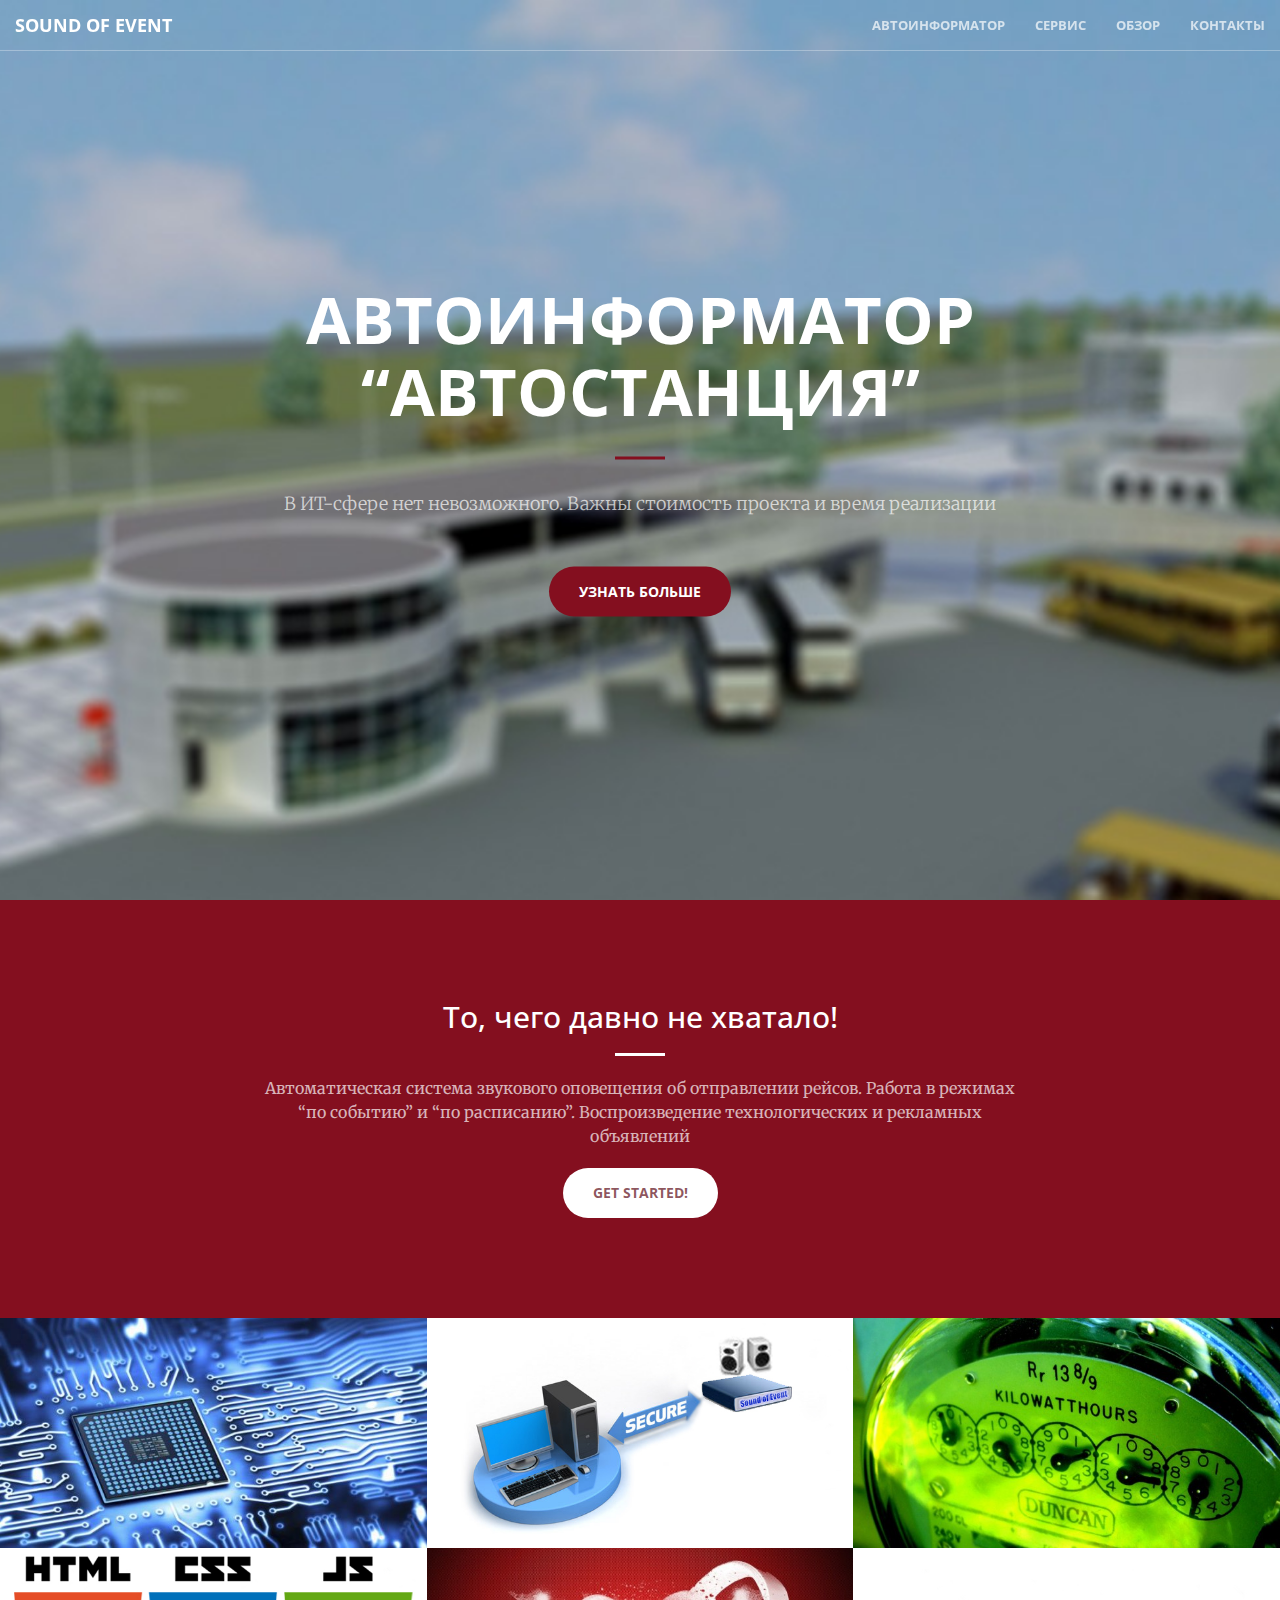
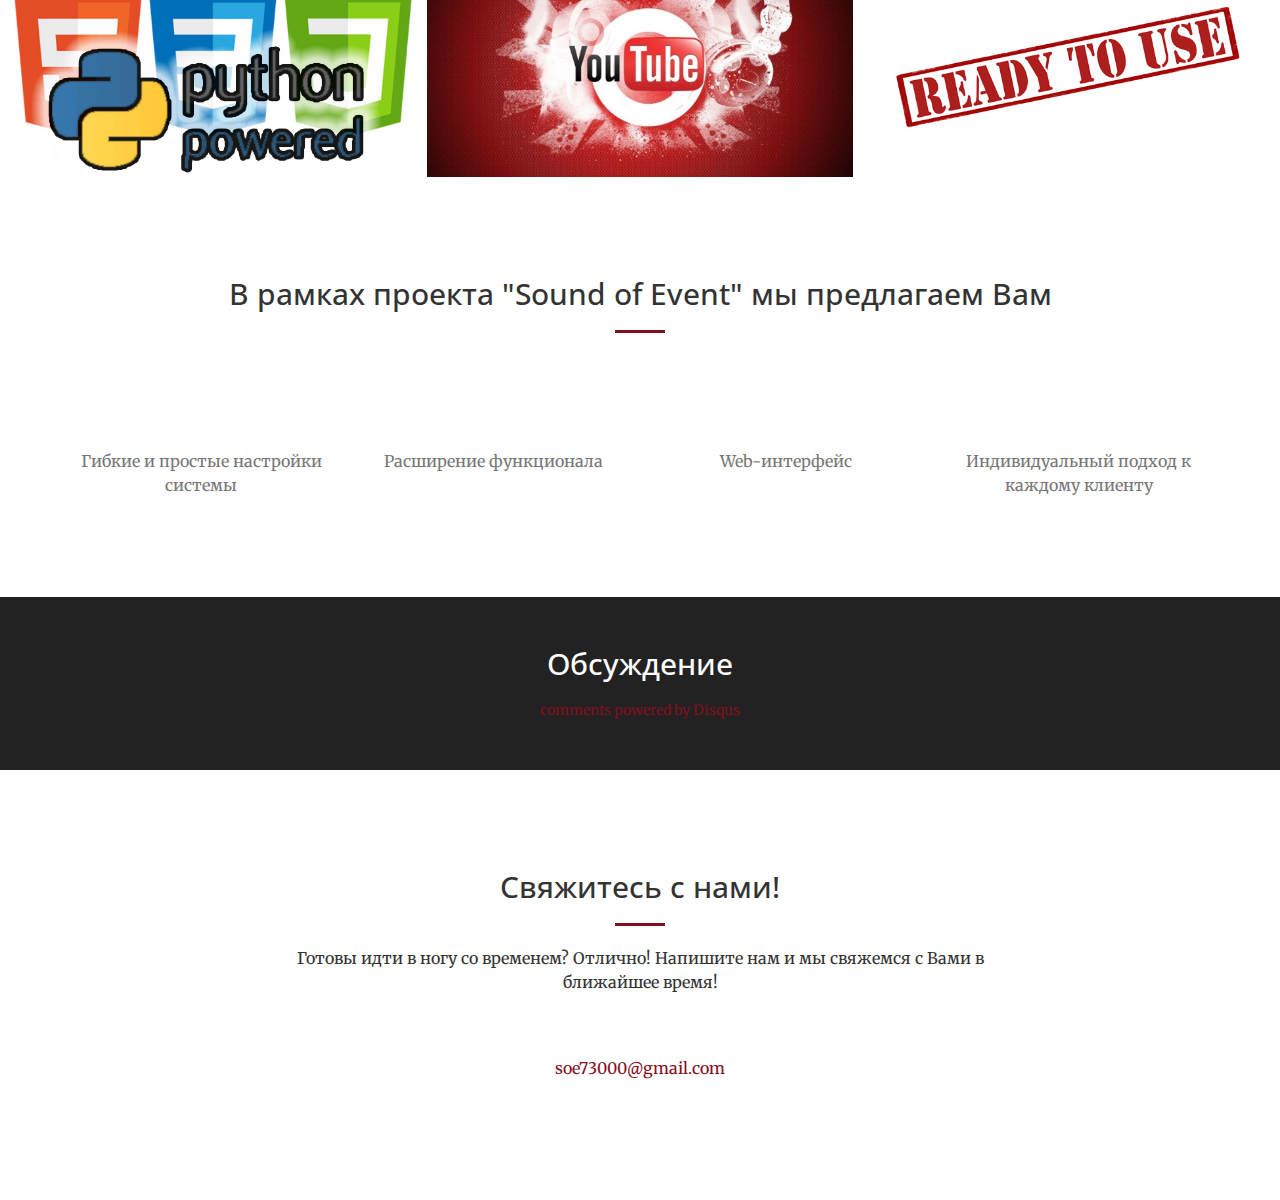
==== index.html @ 7203a1ef "Update index.html" ====
<!DOCTYPE html>
<html lang="ru-ru">
    <head>
        <meta charset="utf-8">
<meta http-equiv="X-UA-Compatible" content="IE=edge">
<meta name="viewport" content="width=device-width, initial-scale=1">
<meta name="author" content="OFC76">
<meta name="description" content="Sound of event">
<meta name="generator" content="Hugo 0.19" />
<title>S.O.E.</title>

<!-- Favicon -->
<link rel="shortcut icon" href="https://ofc76.github.io/favicon.ico">
<!-- Bootstrap Core CSS -->
<link rel="stylesheet" href="https://ofc76.github.io/css/bootstrap.min.css" type="text/css">
<!-- Custom Fonts -->
<link href='//fonts.googleapis.com/css?family=Open+Sans:300italic,400italic,600italic,700italic,800italic,400,300,600,700,800' rel='stylesheet' type='text/css'>
<link href='//fonts.googleapis.com/css?family=Merriweather:400,300,300italic,400italic,700,700italic,900,900italic' rel='stylesheet' type='text/css'>
<link rel="stylesheet" href="https://ofc76.github.io/font-awesome/css/font-awesome.min.css" type="text/css">
<!-- Plugin CSS -->
<link rel="stylesheet" href="https://ofc76.github.io/css/animate.min.css" type="text/css">
<!-- Custom CSS -->
<link rel="stylesheet" href="https://ofc76.github.io/css/creative.css" type="text/css">
<link rel="stylesheet" href="https://ofc76.github.io/css/modals.css" type="text/css">

<!-- HTML5 Shim and Respond.js IE8 support of HTML5 elements and media queries -->
<!-- WARNING: Respond.js doesn't work if you view the page via file:// -->
<!--[if lt IE 9]>
        <script src="https://oss.maxcdn.com/libs/html5shiv/3.7.0/html5shiv.js"></script>
        <script src="https://oss.maxcdn.com/libs/respond.js/1.4.2/respond.min.js"></script>
<![endif]-->

<style type="text/css">#aaam {
    display: none;
}</style>

    </head>
    <body id="page-top">
        
            <!-- NAVIGATION -->
<nav id="mainNav" class="navbar navbar-default navbar-fixed-top">
    <div class="container-fluid">
        <!-- Brand and toggle get grouped for better mobile display -->
        <div class="navbar-header">
            <button type="button" class="navbar-toggle collapsed" data-toggle="collapse" data-target="#bs-example-navbar-collapse-1">
                <span class="sr-only">Toggle navigation</span>
                <span class="icon-bar"></span>
                <span class="icon-bar"></span>
                <span class="icon-bar"></span>
            </button>
            
                <a class="navbar-brand page-scroll" href="#page-top">Sound of Event</a>
            
        </div>
        <!-- Collect the nav links, forms, and other content for toggling -->
        <div class="collapse navbar-collapse" id="bs-example-navbar-collapse-1">
            <ul class="nav navbar-nav navbar-right">
                
                    <li>
                        <a class="page-scroll" href="#about">Автоинформатор</a>
                    </li>
                
                
                    <li>
                        <a class="page-scroll" href="#services">Сервис</a>
                    </li>
                
                
                    <li>
                        <a class="page-scroll" href="#portfolio">Обзор</a>
                    </li>
                
                
                
                    <li>
                        <a class="page-scroll" href="#contact">Контакты</a>
                    </li>
                
            </ul>
        </div>
        <!-- /.navbar-collapse -->
    </div>
    <!-- /.container-fluid -->
</nav>

        

        
            <!-- HEADER -->
<header>
    <div class="header-content">
        <div class="header-content-inner">
            
                <h1>Автоинформатор &ldquo;Автостанция&rdquo;</h1>
            
            
                <hr>
            
            
                <p>В ИТ-сфере нет невозможного. Важны стоимость проекта и время реализации</p>
            
            
                <a href="#about" class="btn btn-primary btn-xl page-scroll">УЗНАТЬ БОЛЬШЕ</a>
            
        </div>
    </div>
</header>

        

        
            <!-- ABOUT -->
<section class="bg-primary" id="about">
    <div class="container">
        <div class="row">
            <div class="col-lg-8 col-lg-offset-2 text-center">
                
                    <h2 class="section-heading">То, чего давно не хватало!</h2>
                
                
                    <hr class="light">
                
                
                    <p class="text-faded">Автоматическая система звукового оповещения об отправлении рейсов. Работа в режимах &ldquo;по событию&rdquo; и &ldquo;по расписанию&rdquo;. Воспроизведение технологических и рекламных объявлений</p>
                
                
                    <a href="#portfolio" class="btn btn-default btn-xl">Get started!</a>
                
            </div>
        </div>
    </div>
</section>

        

        
 
        

        
            <section class="no-padding" id="portfolio">
    <div class="container-fluid">
        <div class="row no-gutter">
            
                <div class="col-lg-4 col-sm-6">
                    <a href="#portfolioModal1" class="portfolio-box portfolio-link" data-toggle="modal">
                        <img src="img/portfolio/electro2017.jpg" class="img-responsive" alt="">
                        
                            <div class="portfolio-box-caption">
                                <div class="portfolio-box-caption-content">
                                    
                                        <div class="project-category text-faded">
                                            Electronics
                                        </div>
                                    
                                    
                                        <div class="project-name">
                                            Современные компоненты
                                        </div>
                                    
                                </div>
                            </div>
                        
                    </a>
                </div>
            
                <div class="col-lg-4 col-sm-6">
                    <a href="#portfolioModal2" class="portfolio-box portfolio-link" data-toggle="modal">
                        <img src="img/portfolio/rem2017.jpg" class="img-responsive" alt="">
                        
                            <div class="portfolio-box-caption">
                                <div class="portfolio-box-caption-content">
                                    
                                        <div class="project-category text-faded">
                                            Remote access
                                        </div>
                                    
                                    
                                        <div class="project-name">
                                            Удаленное управление
                                        </div>
                                    
                                </div>
                            </div>
                        
                    </a>
                </div>
            
                <div class="col-lg-4 col-sm-6">
                    <a href="#portfolioModal3" class="portfolio-box portfolio-link" data-toggle="modal">
                        <img src="img/portfolio/en.jpg" class="img-responsive" alt="">
                        
                            <div class="portfolio-box-caption">
                                <div class="portfolio-box-caption-content">
                                    
                                        <div class="project-category text-faded">
                                            Energy efficiency
                                        </div>
                                    
                                    
                                        <div class="project-name">
                                            Низкое энергопотребление
                                        </div>
                                    
                                </div>
                            </div>
                        
                    </a>
                </div>
            
                <div class="col-lg-4 col-sm-6">
                    <a href="#portfolioModal4" class="portfolio-box portfolio-link" data-toggle="modal">
                        <img src="img/portfolio/stek2017.jpg" class="img-responsive" alt="">
                        
                            <div class="portfolio-box-caption">
                                <div class="portfolio-box-caption-content">
                                    
                                        <div class="project-category text-faded">
                                            Development
                                        </div>
                                    
                                    
                                        <div class="project-name">
                                            Стек технологий
                                        </div>
                                    
                                </div>
                            </div>
                        
                    </a>
                </div>
            
                <div class="col-lg-4 col-sm-6">
                    <a href="#portfolioModal6" class="portfolio-box portfolio-link" data-toggle="modal">
                        <img src="img/portfolio/youtube2017.jpg" class="img-responsive" alt="">
                        
                            <div class="portfolio-box-caption">
                                <div class="portfolio-box-caption-content">
                                    
                                        <div class="project-category text-faded">
                                            video
                                        </div>
                                    
                                    
                                        <div class="project-name">
                                            Видеообзор
                                        </div>
                                    
                                </div>
                            </div>
                        
                    </a>
                </div>
            
                <div class="col-lg-4 col-sm-6">
                    <a href="#portfolioModal5" class="portfolio-box portfolio-link" data-toggle="modal">
                        <img src="img/portfolio/ready2017.jpg" class="img-responsive" alt="">
                        
                            <div class="portfolio-box-caption">
                                <div class="portfolio-box-caption-content">
                                    
                                        <div class="project-category text-faded">
                                            usability
                                        </div>
                                    
                                    
                                        <div class="project-name">
                                            Ready-to-use
                                        </div>
                                    
                                </div>
                            </div>
                        
                    </a>
                </div>
            
        </div>
    </div>
</section>

        
           <!-- SERVICES -->
<section id="services">
    
        <div class="container">
            <div class="row">
                <div class="col-lg-12 text-center">
                    <h2 class="section-heading">В рамках проекта &#34;Sound of Event&#34; мы предлагаем Вам</h2>
                    <hr class="primary">
                </div>
            </div>
        </div>
    
    <div class="container">
        <div class="row">
            
            <div class="col-lg-3 col-md-6 text-center">
                <div class="service-box">
                    <i class="fa fa-4x fa-newspaper-o wow bounceIn text-primary"></i>
                    <h3></h3>
                    
                        <p class="text-muted">Гибкие и простые настройки системы</p>
                    
                </div>
            </div>
            
            <div class="col-lg-3 col-md-6 text-center">
                <div class="service-box">
                    <i class="fa fa-4x fa-paper-plane wow bounceIn text-primary"></i>
                    <h3></h3>
                    
                        <p class="text-muted">Расширение функционала</p>
                    
                </div>
            </div>
            
            <div class="col-lg-3 col-md-6 text-center">
                <div class="service-box">
                    <i class="fa fa-4x fa-diamond wow bounceIn text-primary"></i>
                    <h3></h3>
                    
                        <p class="text-muted">Web-интерфейс</p>
                    
                </div>
            </div>
            
            <div class="col-lg-3 col-md-6 text-center">
                <div class="service-box">
                    <i class="fa fa-4x fa-heart wow bounceIn text-primary"></i>
                    <h3></h3>
                    
                        <p class="text-muted">Индивидуальный подход к каждому клиенту</p>
                    
                </div>
            </div>
            
        </div>
    </div>
</section>

        

        
            <!-- ASIDE -->
<aside class="bg-dark">
    <div class="container text-center">
        <div class="call-to-action">
            <h2>Обсуждение</h2>
<div id="disqus_thread"></div>
<script type="text/javascript">
    var disqus_shortname = 'ofc76-disqus-com';
    var disqus_identifier = 'https:\/\/ofc76.github.io\/';
    var disqus_title = 'S.O.E.';
    var disqus_url = 'https:\/\/ofc76.github.io\/';

    (function() {
        var dsq = document.createElement('script'); dsq.type = 'text/javascript'; dsq.async = true;
        dsq.src = '//' + disqus_shortname + '.disqus.com/embed.js';
        (document.getElementsByTagName('head')[0] || document.getElementsByTagName('body')[0]).appendChild(dsq);
    })();
</script>
<noscript>Please enable JavaScript to view the <a href="http://disqus.com/?ref_noscript">comments powered by Disqus.</a></noscript>
<a href="http://disqus.com" class="dsq-brlink">comments powered by <span class="logo-disqus">Disqus</span></a>
        </div>
    </div>
</aside>

        

        
            <!-- CONTACT -->
<section id="contact">
    <div class="container">
        <div class="row">
            <div class="col-lg-8 col-lg-offset-2 text-center">
                
                    <h2 class="section-heading">Свяжитесь с нами!</h2>
                
                
                    <hr class="primary">
                
                
                    <p>Готовы идти в ногу со временем? Отлично! Напишите нам и мы свяжемся с Вами в ближайшее время!</p>
                
            </div>
            
            
                <div class="
                
                    col-lg-8 col-lg-offset-2
                
                 text-center">
                    <i class="fa fa-envelope-o fa-3x wow bounceIn" data-wow-delay=".1s"></i>
                    <p><a id="aaa" href="mailto:">feedback@startbootstrap.com</a></p>
<script>
  var parts = ["soe73000<span id=\"aaam\">RE", "MOVE</span>@gm", "ail<span id=\"aa", "am\">REMOVE</span>.com"];
  var email = parts[0] + parts[1] + parts[2] + parts[3];
  document.getElementById("aaa").innerHTML=email;



</script>
                </div>
            
        </div>
    </div>
</section>

        

        
            <!-- Portfolio Modals -->


<div class="portfolio-modal modal fade" id="portfolioModal1" tabindex="-1" role="dialog" aria-hidden="true">
    <div class="modal-content">
        <div class="close-modal" data-dismiss="modal">
            <div class="lr">
                <div class="rl">
                </div>
            </div>
        </div>
        <div class="container">
            <div class="row">
                <div class="col-lg-8 col-lg-offset-2">
                    <div class="modal-body">
                        
                            <h2>Современные компоненты</h2>
                        
                        
                            <hr class="star-primary">
                        
                        <img src="img/portfolio/electro2017.jpg" class="img-responsive img-centered" alt="">
                        
                            <p>64-битный процессор Cortex-A53 с 4 ядрами (частота 1.2GHz), 1Gb RAM, до 32Gb flash-памяти.</p>
                        
                        
                            <ul class="list-inline item-details">
                                
                                    <li>Client: 
                                        <strong><a href="#">ofc76</a></strong>
                                    </li>
                                
                                
                                    <li>Date: 
                                        <strong><a href="#">2017-02-05</a></strong>
                                    </li>
                                
                                
                                    <li>Category: 
                                        <strong><a href="#">Electronics</a></strong>
                                    </li>
                                
                            </ul>
                        
                        
                            <button type="button" class="btn btn-default" data-dismiss="modal"><i class="fa fa-times"></i>Close</button>
                        
                    </div>
                </div>
            </div>
        </div>
    </div>
</div>




<div class="portfolio-modal modal fade" id="portfolioModal2" tabindex="-1" role="dialog" aria-hidden="true">
    <div class="modal-content">
        <div class="close-modal" data-dismiss="modal">
            <div class="lr">
                <div class="rl">
                </div>
            </div>
        </div>
        <div class="container">
            <div class="row">
                <div class="col-lg-8 col-lg-offset-2">
                    <div class="modal-body">
                        
                            <h2>Удаленное управление</h2>
                        
                        
                            <hr class="star-primary">
                        
                        <img src="img/portfolio/rem2017.jpg" class="img-responsive img-centered" alt="">
                        
                            <p>Удаленное управление и настройка из любого места через безопасные VPN-соединения.</p>
                        
                        
                            <ul class="list-inline item-details">
                                
                                    <li>Client: 
                                        <strong><a href="#">ofc76</a></strong>
                                    </li>
                                
                                
                                    <li>Date: 
                                        <strong><a href="#">2014-07-06</a></strong>
                                    </li>
                                
                                
                                    <li>Category: 
                                        <strong><a href="#">Remote access</a></strong>
                                    </li>
                                
                            </ul>
                        
                        
                            <button type="button" class="btn btn-default" data-dismiss="modal"><i class="fa fa-times"></i>Close</button>
                        
                    </div>
                </div>
            </div>
        </div>
    </div>
</div>




<div class="portfolio-modal modal fade" id="portfolioModal3" tabindex="-1" role="dialog" aria-hidden="true">
    <div class="modal-content">
        <div class="close-modal" data-dismiss="modal">
            <div class="lr">
                <div class="rl">
                </div>
            </div>
        </div>
        <div class="container">
            <div class="row">
                <div class="col-lg-8 col-lg-offset-2">
                    <div class="modal-body">
                        
                            <h2>Низкое энергопотребление</h2>
                        
                        
                            <hr class="star-primary">
                        
                        <img src="img/portfolio/en.jpg" class="img-responsive img-centered" alt="">
                        
                            <p>Всего 7 Вт/час. Ни один ПК или ноутбук не имеет такого низкого потребления.</p>
                        
                        
                            <ul class="list-inline item-details">
                                
                                    <li>Client: 
                                        <strong><a href="#">ofc76</a></strong>
                                    </li>
                                
                                
                                    <li>Date: 
                                        <strong><a href="#">2017-03-07</a></strong>
                                    </li>
                                
                                
                                    <li>Category: 
                                        <strong><a href="#">Energy efficiency</a></strong>
                                    </li>
                                
                            </ul>
                        
                        
                            <button type="button" class="btn btn-default" data-dismiss="modal"><i class="fa fa-times"></i>Close</button>
                        
                    </div>
                </div>
            </div>
        </div>
    </div>
</div>




<div class="portfolio-modal modal fade" id="portfolioModal4" tabindex="-1" role="dialog" aria-hidden="true">
    <div class="modal-content">
        <div class="close-modal" data-dismiss="modal">
            <div class="lr">
                <div class="rl">
                </div>
            </div>
        </div>
        <div class="container">
            <div class="row">
                <div class="col-lg-8 col-lg-offset-2">
                    <div class="modal-body">
                        
                            <h2>Стек технологий</h2>
                        
                        
                            <hr class="star-primary">
                        
                        <img src="img/portfolio/stek2017.jpg" class="img-responsive img-centered" alt="">
                        
                            <p>При разработке программного кода и интерфейса использовались современные технологии - Python, HTML5, CSS, JavaScript.</p>
                        
                        
                            <ul class="list-inline item-details">
                                
                                    <li>Client: 
                                        <strong><a href="#">Start Bootstrap</a></strong>
                                    </li>
                                
                                
                                    <li>Date: 
                                        <strong><a href="#">2014-07-09</a></strong>
                                    </li>
                                
                                
                                    <li>Category: 
                                        <strong><a href="#">Development</a></strong>
                                    </li>
                                
                            </ul>
                        
                        
                            <button type="button" class="btn btn-default" data-dismiss="modal"><i class="fa fa-times"></i>Close</button>
                        
                    </div>
                </div>
            </div>
        </div>
    </div>
</div>





<div class="portfolio-modal modal fade" id="portfolioModal6" tabindex="-1" role="dialog" aria-hidden="true">
    <div class="modal-content">
        <div class="close-modal" data-dismiss="modal">
            <div class="lr">
                <div class="rl">
                </div>
            </div>
        </div>
        <div class="container">
            <div class="row">
                <div class="col-lg-8 col-lg-offset-2">
                    <div class="modal-body">

<div style="position: relative; padding-bottom: 56.25%; padding-top: 30px; height: 0; overflow: hidden;">
  <iframe src="//www.youtube.com/embed/6SN9lq7q-fA?autoplay=0" 
  style="position: absolute; top: 0; left: 0; width: 100%; height: 100%;" allowfullscreen frameborder="0"></iframe>
</div>

                        
                            <button type="button" class="btn btn-default" data-dismiss="modal"><i class="fa fa-times"></i>Close</button>
                        

                    </div>
                </div>
            </div>
        </div>
    </div>
</div>




<div class="portfolio-modal modal fade" id="portfolioModal5" tabindex="-1" role="dialog" aria-hidden="true">
    <div class="modal-content">
        <div class="close-modal" data-dismiss="modal">
            <div class="lr">
                <div class="rl">
                </div>
            </div>
        </div>
        <div class="container">
            <div class="row">
                <div class="col-lg-8 col-lg-offset-2">
                    <div class="modal-body">
                        
                            <h2>Ready-to-use</h2>
                        
                        
                            <hr class="star-primary">
                        
                        <img src="img/portfolio/ready2017.jpg" class="img-responsive img-centered" alt="">
                        
                            <p>Минимальный набор инструментов, достаточный для начала работы, доступен к загрузке непосредственно из устройства. Достаточно лишь подключить питание.</p>
                        
                        
                            <ul class="list-inline item-details">
                                
                                    <li>Client: 
                                        <strong><a href="#">ofc76</a></strong>
                                    </li>
                                
                                
                                    <li>Date: 
                                        <strong><a href="#">2017-04-14</a></strong>
                                    </li>
                                
                                
                                    <li>Category: 
                                        <strong><a href="#">usability</a></strong>
                                    </li>
                                
                            </ul>
                        
                        
                            <button type="button" class="btn btn-default" data-dismiss="modal"><i class="fa fa-times"></i>Close</button>
                        
                    </div>
                </div>
            </div>
        </div>
    </div>
</div>




        

        <!-- jQuery -->
<script src="https://ofc76.github.io/js/jquery.js"></script>
<!-- Bootstrap Core JavaScript -->
<script src="https://ofc76.github.io/js/bootstrap.min.js"></script>
<!-- Plugin JavaScript -->
<script src="https://ofc76.github.io/js/jquery.easing.min.js"></script>
<script src="https://ofc76.github.io/js/jquery.fittext.js"></script>
<script src="https://ofc76.github.io/js/wow.min.js"></script>

<!-- Custom Theme JavaScript -->
<script src="https://ofc76.github.io/js/creative.js"></script>


        
    </body>
</html>
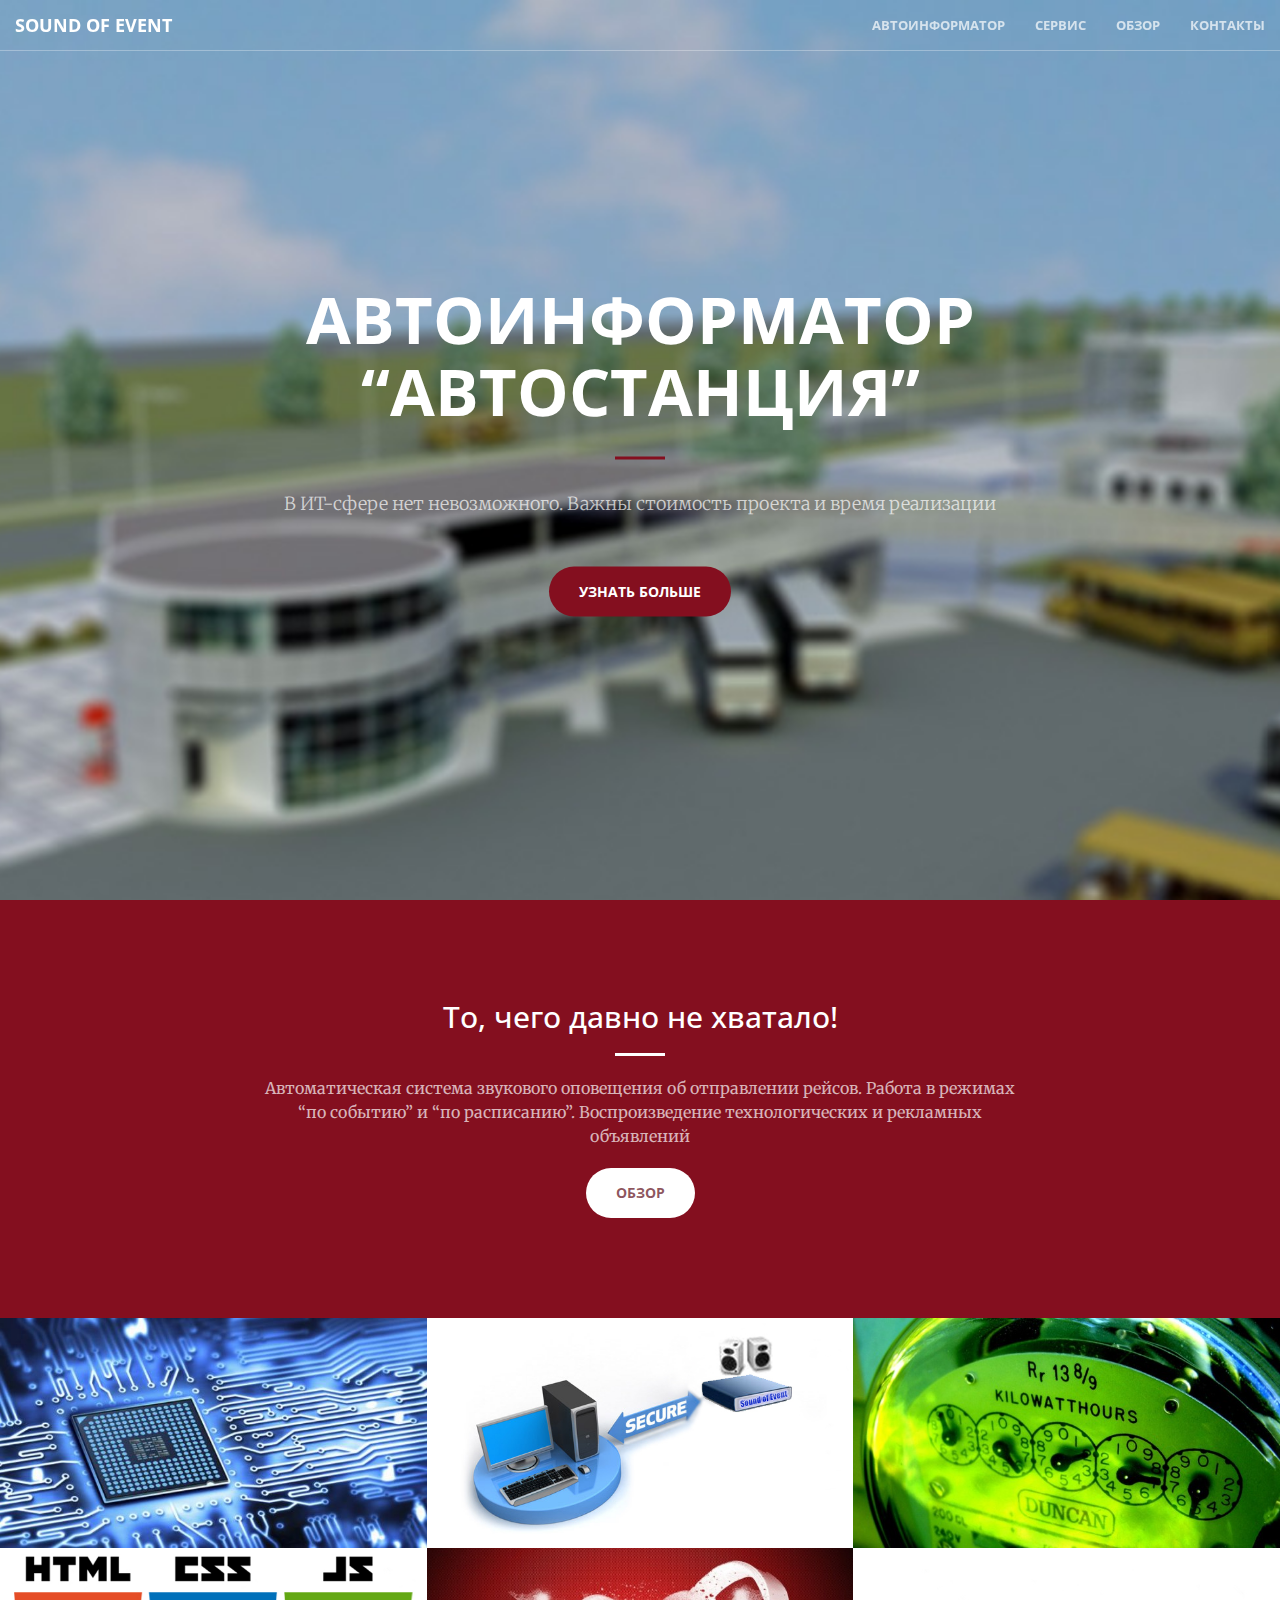
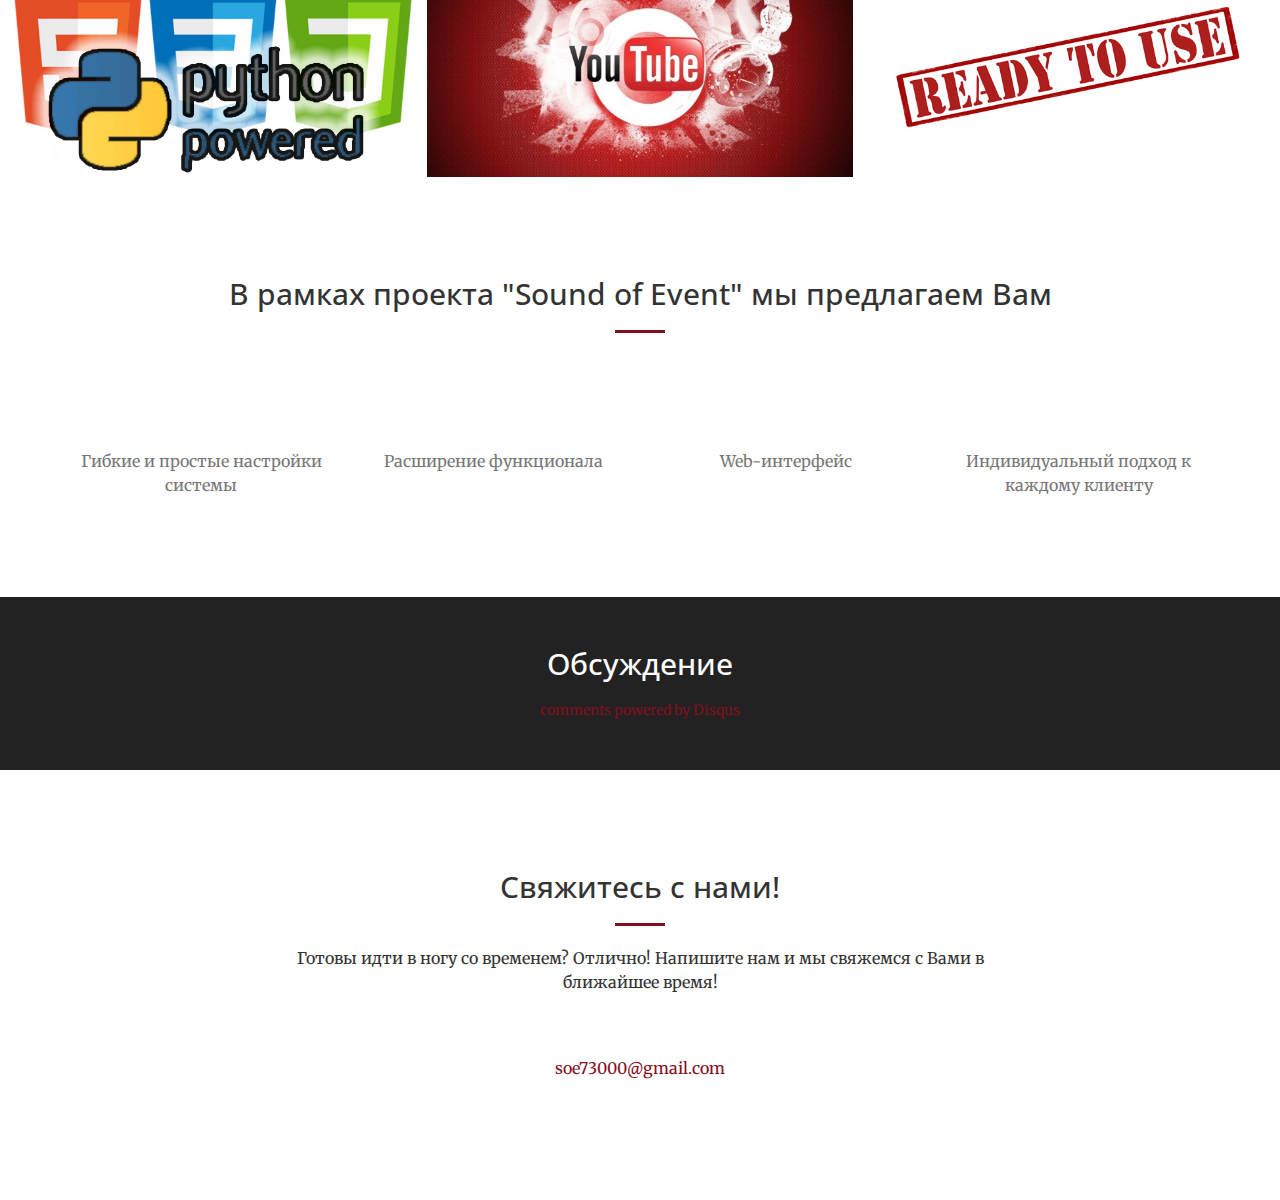
==== commit 3435f14e: "Update index.html" ====
--- a/index.html
+++ b/index.html
@@ -124,7 +124,7 @@
                     <p class="text-faded">Автоматическая система звукового оповещения об отправлении рейсов. Работа в режимах &ldquo;по событию&rdquo; и &ldquo;по расписанию&rdquo;. Воспроизведение технологических и рекламных объявлений</p>
                 
                 
-                    <a href="#portfolio" class="btn btn-default btn-xl">Get started!</a>
+                    <a href="#portfolio" class="btn btn-default btn-xl">Обзор</a>
                 
             </div>
         </div>
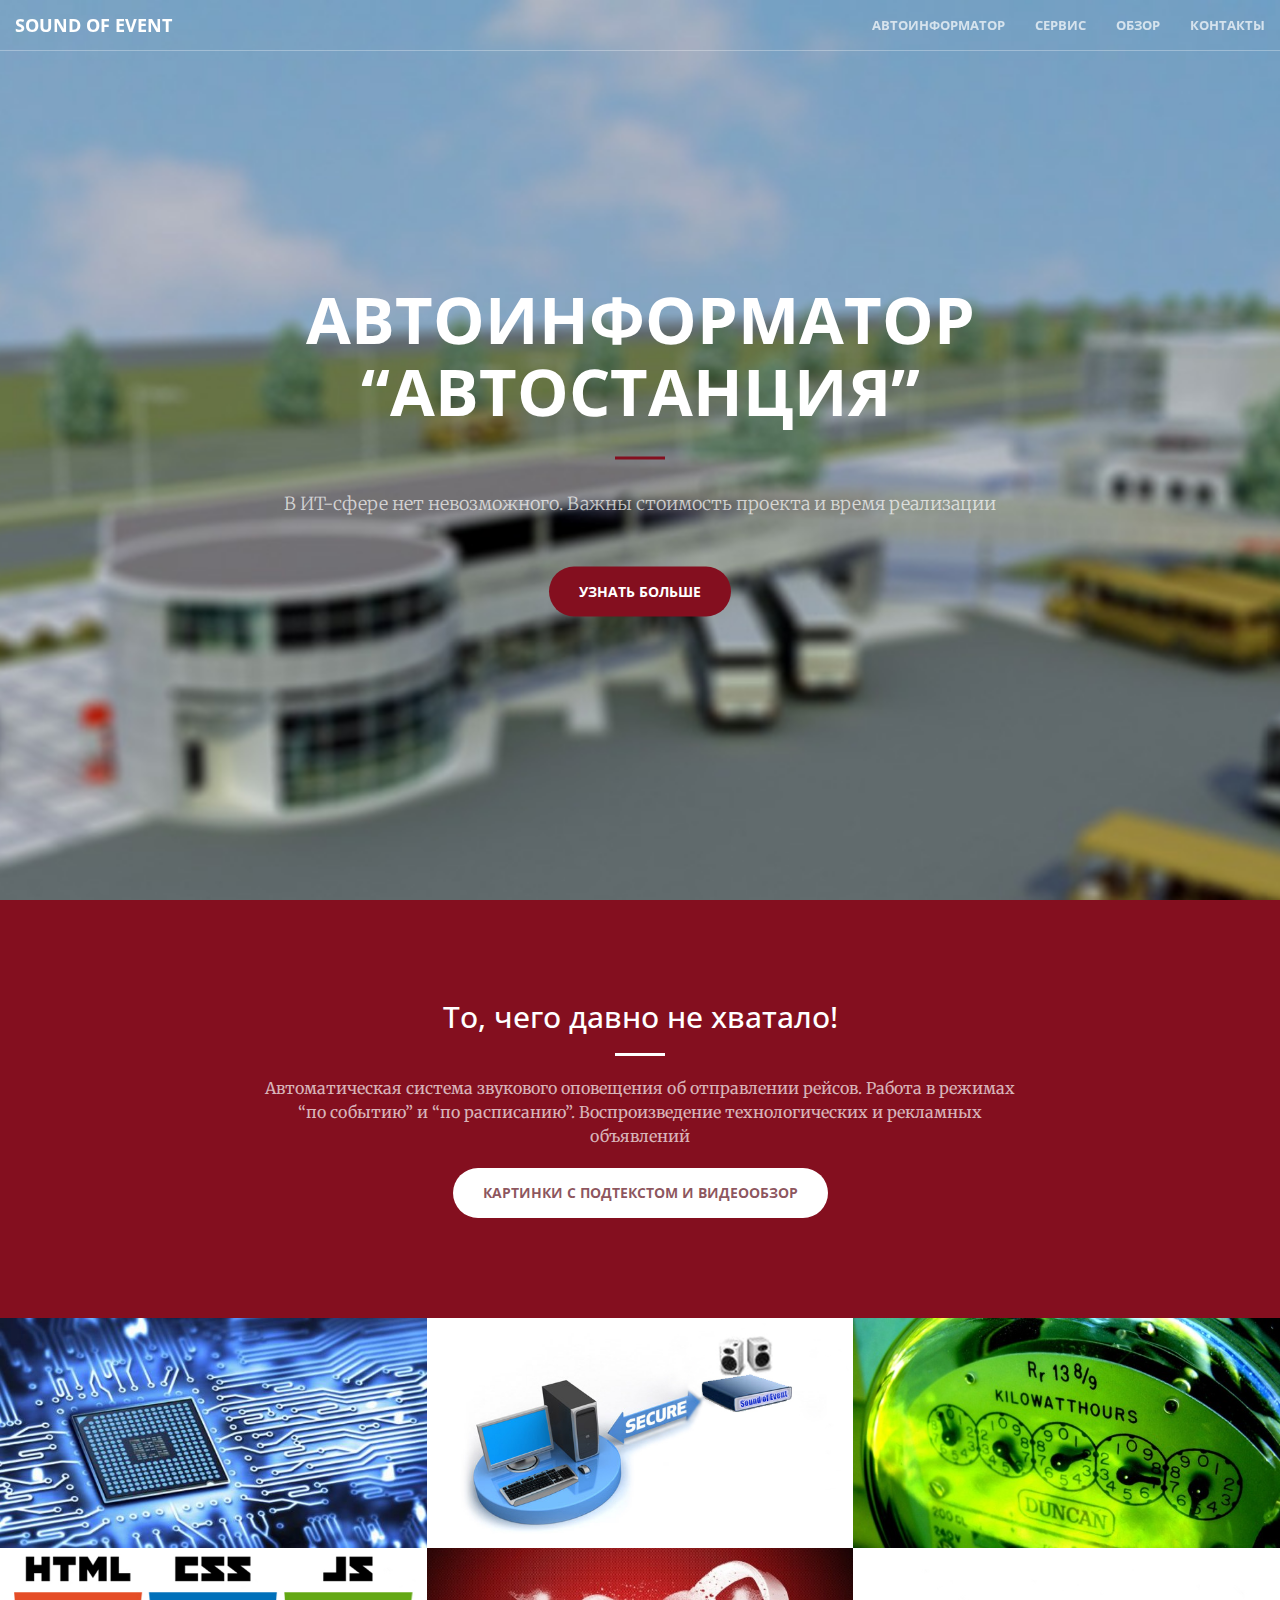
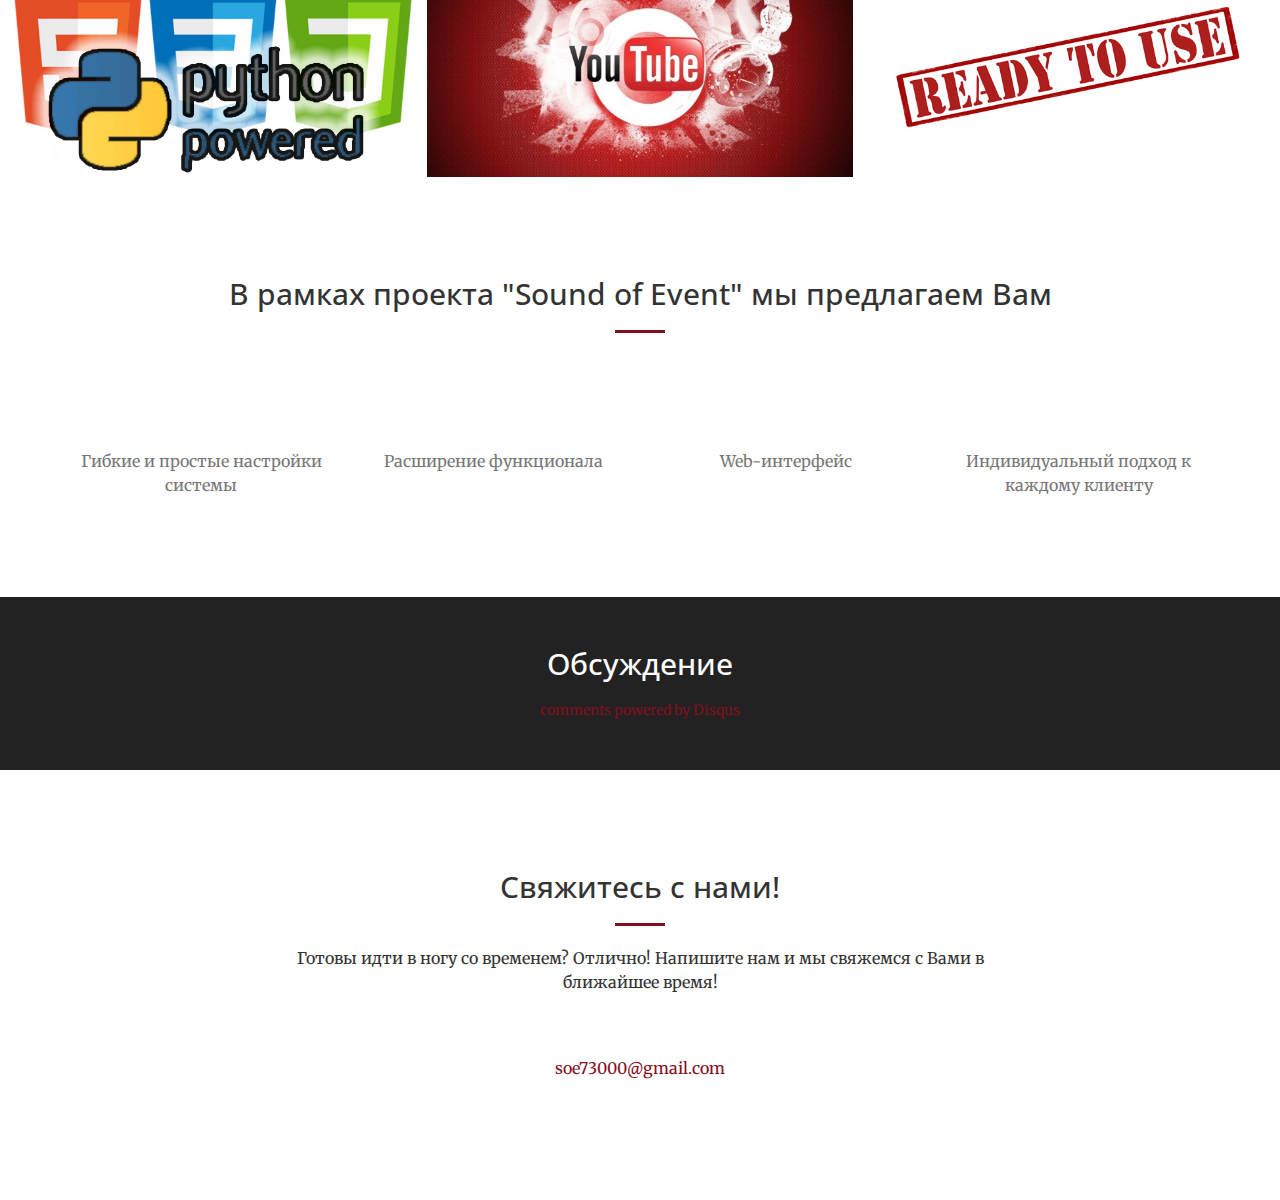
==== commit 8a2af0fc: "Update index.html" ====
--- a/index.html
+++ b/index.html
@@ -124,7 +124,7 @@
                     <p class="text-faded">Автоматическая система звукового оповещения об отправлении рейсов. Работа в режимах &ldquo;по событию&rdquo; и &ldquo;по расписанию&rdquo;. Воспроизведение технологических и рекламных объявлений</p>
                 
                 
-                    <a href="#portfolio" class="btn btn-default btn-xl">Обзор</a>
+                    <a href="#portfolio" class="btn btn-default btn-xl">Картинки с подтекстом и видеообзор</a>
                 
             </div>
         </div>
@@ -158,6 +158,10 @@
                                             Современные компоненты
                                         </div>
                                     
+                                    <div class="text-faded">
+                                        ( click me )
+                                    </div>
+                                    
                                 </div>
                             </div>
                         
@@ -180,6 +184,9 @@
                                             Удаленное управление
                                         </div>
                                     
+                                    <div class="text-faded">
+                                        ( click me )
+                                    </div>
                                 </div>
                             </div>
                         
@@ -540,7 +547,7 @@
                         
                         <img src="img/portfolio/en.jpg" class="img-responsive img-centered" alt="">
                         
-                            <p>Всего 7 Вт/час. Ни один ПК или ноутбук не имеет такого низкого потребления.</p>
+                            <p>Всего 4 Вт/час. Ни один ПК или ноутбук не имеет такого низкого потребления.</p>
                         
                         
                             <ul class="list-inline item-details">
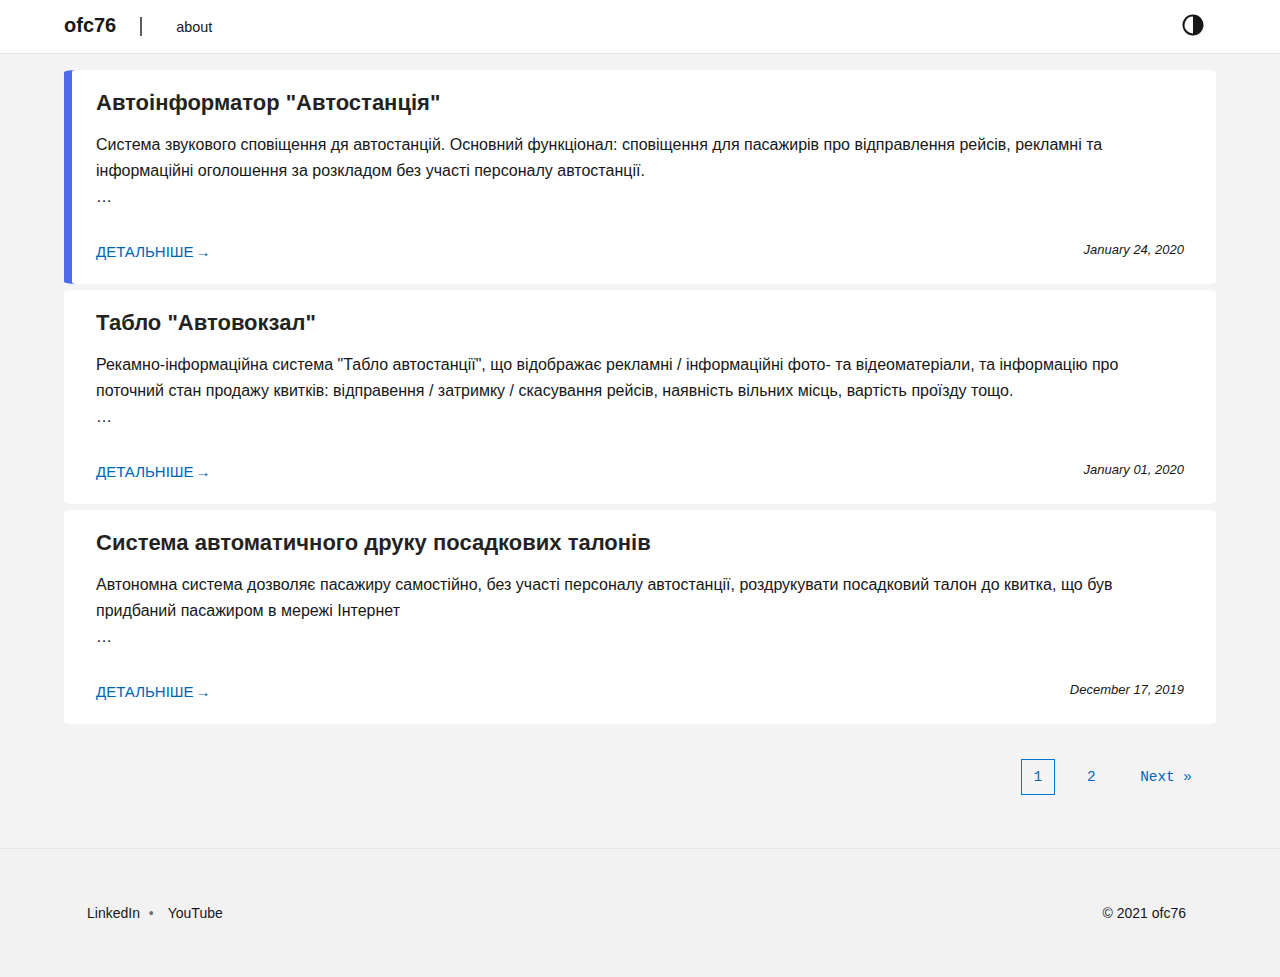
==== commit d0603a13: "new version" ====
--- a/index.html
+++ b/index.html
@@ -1,742 +1,175 @@
-<!DOCTYPE html>
-<html lang="ru-ru">
-    <head>
-        <meta charset="utf-8">
-<meta http-equiv="X-UA-Compatible" content="IE=edge">
-<meta name="viewport" content="width=device-width, initial-scale=1">
-<meta name="author" content="OFC76">
-<meta name="description" content="Sound of event">
-<meta name="generator" content="Hugo 0.19" />
-<title>S.O.E.</title>
-
-<!-- Favicon -->
-<link rel="shortcut icon" href="https://ofc76.github.io/favicon.ico">
-<!-- Bootstrap Core CSS -->
-<link rel="stylesheet" href="https://ofc76.github.io/css/bootstrap.min.css" type="text/css">
-<!-- Custom Fonts -->
-<link href='//fonts.googleapis.com/css?family=Open+Sans:300italic,400italic,600italic,700italic,800italic,400,300,600,700,800' rel='stylesheet' type='text/css'>
-<link href='//fonts.googleapis.com/css?family=Merriweather:400,300,300italic,400italic,700,700italic,900,900italic' rel='stylesheet' type='text/css'>
-<link rel="stylesheet" href="https://ofc76.github.io/font-awesome/css/font-awesome.min.css" type="text/css">
-<!-- Plugin CSS -->
-<link rel="stylesheet" href="https://ofc76.github.io/css/animate.min.css" type="text/css">
-<!-- Custom CSS -->
-<link rel="stylesheet" href="https://ofc76.github.io/css/creative.css" type="text/css">
-<link rel="stylesheet" href="https://ofc76.github.io/css/modals.css" type="text/css">
-
-<!-- HTML5 Shim and Respond.js IE8 support of HTML5 elements and media queries -->
-<!-- WARNING: Respond.js doesn't work if you view the page via file:// -->
-<!--[if lt IE 9]>
-        <script src="https://oss.maxcdn.com/libs/html5shiv/3.7.0/html5shiv.js"></script>
-        <script src="https://oss.maxcdn.com/libs/respond.js/1.4.2/respond.min.js"></script>
-<![endif]-->
-
-<style type="text/css">#aaam {
-    display: none;
-}</style>
-
-    </head>
-    <body id="page-top">
-        
-            <!-- NAVIGATION -->
-<nav id="mainNav" class="navbar navbar-default navbar-fixed-top">
-    <div class="container-fluid">
-        <!-- Brand and toggle get grouped for better mobile display -->
-        <div class="navbar-header">
-            <button type="button" class="navbar-toggle collapsed" data-toggle="collapse" data-target="#bs-example-navbar-collapse-1">
-                <span class="sr-only">Toggle navigation</span>
-                <span class="icon-bar"></span>
-                <span class="icon-bar"></span>
-                <span class="icon-bar"></span>
-            </button>
-            
-                <a class="navbar-brand page-scroll" href="#page-top">Sound of Event</a>
-            
-        </div>
-        <!-- Collect the nav links, forms, and other content for toggling -->
-        <div class="collapse navbar-collapse" id="bs-example-navbar-collapse-1">
-            <ul class="nav navbar-nav navbar-right">
-                
-                    <li>
-                        <a class="page-scroll" href="#about">Автоинформатор</a>
-                    </li>
-                
-                
-                    <li>
-                        <a class="page-scroll" href="#services">Сервис</a>
-                    </li>
-                
-                
-                    <li>
-                        <a class="page-scroll" href="#portfolio">Обзор</a>
-                    </li>
-                
-                
-                
-                    <li>
-                        <a class="page-scroll" href="#contact">Контакты</a>
-                    </li>
-                
-            </ul>
-        </div>
-        <!-- /.navbar-collapse -->
-    </div>
-    <!-- /.container-fluid -->
-</nav>
-
-        
-
-        
-            <!-- HEADER -->
-<header>
-    <div class="header-content">
-        <div class="header-content-inner">
-            
-                <h1>Автоинформатор &ldquo;Автостанция&rdquo;</h1>
-            
-            
-                <hr>
-            
-            
-                <p>В ИТ-сфере нет невозможного. Важны стоимость проекта и время реализации</p>
-            
-            
-                <a href="#about" class="btn btn-primary btn-xl page-scroll">УЗНАТЬ БОЛЬШЕ</a>
-            
-        </div>
-    </div>
-</header>
-
-        
-
-        
-            <!-- ABOUT -->
-<section class="bg-primary" id="about">
-    <div class="container">
-        <div class="row">
-            <div class="col-lg-8 col-lg-offset-2 text-center">
-                
-                    <h2 class="section-heading">То, чего давно не хватало!</h2>
-                
-                
-                    <hr class="light">
-                
-                
-                    <p class="text-faded">Автоматическая система звукового оповещения об отправлении рейсов. Работа в режимах &ldquo;по событию&rdquo; и &ldquo;по расписанию&rdquo;. Воспроизведение технологических и рекламных объявлений</p>
-                
-                
-                    <a href="#portfolio" class="btn btn-default btn-xl">Картинки с подтекстом и видеообзор</a>
-                
-            </div>
-        </div>
-    </div>
-</section>
-
-        
-
-        
- 
-        
-
-        
-            <section class="no-padding" id="portfolio">
-    <div class="container-fluid">
-        <div class="row no-gutter">
-            
-                <div class="col-lg-4 col-sm-6">
-                    <a href="#portfolioModal1" class="portfolio-box portfolio-link" data-toggle="modal">
-                        <img src="img/portfolio/electro2017.jpg" class="img-responsive" alt="">
-                        
-                            <div class="portfolio-box-caption">
-                                <div class="portfolio-box-caption-content">
-                                    
-                                        <div class="project-category text-faded">
-                                            Electronics
-                                        </div>
-                                    
-                                    
-                                        <div class="project-name">
-                                            Современные компоненты
-                                        </div>
-                                    
-                                    <div class="text-faded">
-                                        ( click me )
-                                    </div>
-                                    
-                                </div>
-                            </div>
-                        
-                    </a>
-                </div>
-            
-                <div class="col-lg-4 col-sm-6">
-                    <a href="#portfolioModal2" class="portfolio-box portfolio-link" data-toggle="modal">
-                        <img src="img/portfolio/rem2017.jpg" class="img-responsive" alt="">
-                        
-                            <div class="portfolio-box-caption">
-                                <div class="portfolio-box-caption-content">
-                                    
-                                        <div class="project-category text-faded">
-                                            Remote access
-                                        </div>
-                                    
-                                    
-                                        <div class="project-name">
-                                            Удаленное управление
-                                        </div>
-                                    
-                                    <div class="text-faded">
-                                        ( click me )
-                                    </div>
-                                </div>
-                            </div>
-                        
-                    </a>
-                </div>
-            
-                <div class="col-lg-4 col-sm-6">
-                    <a href="#portfolioModal3" class="portfolio-box portfolio-link" data-toggle="modal">
-                        <img src="img/portfolio/en.jpg" class="img-responsive" alt="">
-                        
-                            <div class="portfolio-box-caption">
-                                <div class="portfolio-box-caption-content">
-                                    
-                                        <div class="project-category text-faded">
-                                            Energy efficiency
-                                        </div>
-                                    
-                                    
-                                        <div class="project-name">
-                                            Низкое энергопотребление
-                                        </div>
-                                    
-                                </div>
-                            </div>
-                        
-                    </a>
-                </div>
-            
-                <div class="col-lg-4 col-sm-6">
-                    <a href="#portfolioModal4" class="portfolio-box portfolio-link" data-toggle="modal">
-                        <img src="img/portfolio/stek2017.jpg" class="img-responsive" alt="">
-                        
-                            <div class="portfolio-box-caption">
-                                <div class="portfolio-box-caption-content">
-                                    
-                                        <div class="project-category text-faded">
-                                            Development
-                                        </div>
-                                    
-                                    
-                                        <div class="project-name">
-                                            Стек технологий
-                                        </div>
-                                    
-                                </div>
-                            </div>
-                        
-                    </a>
-                </div>
-            
-                <div class="col-lg-4 col-sm-6">
-                    <a href="#portfolioModal6" class="portfolio-box portfolio-link" data-toggle="modal">
-                        <img src="img/portfolio/youtube2017.jpg" class="img-responsive" alt="">
-                        
-                            <div class="portfolio-box-caption">
-                                <div class="portfolio-box-caption-content">
-                                    
-                                        <div class="project-category text-faded">
-                                            video
-                                        </div>
-                                    
-                                    
-                                        <div class="project-name">
-                                            Видеообзор
-                                        </div>
-                                    
-                                </div>
-                            </div>
-                        
-                    </a>
-                </div>
-            
-                <div class="col-lg-4 col-sm-6">
-                    <a href="#portfolioModal5" class="portfolio-box portfolio-link" data-toggle="modal">
-                        <img src="img/portfolio/ready2017.jpg" class="img-responsive" alt="">
-                        
-                            <div class="portfolio-box-caption">
-                                <div class="portfolio-box-caption-content">
-                                    
-                                        <div class="project-category text-faded">
-                                            usability
-                                        </div>
-                                    
-                                    
-                                        <div class="project-name">
-                                            Ready-to-use
-                                        </div>
-                                    
-                                </div>
-                            </div>
-                        
-                    </a>
-                </div>
-            
-        </div>
-    </div>
-</section>
-
-        
-           <!-- SERVICES -->
-<section id="services">
-    
-        <div class="container">
-            <div class="row">
-                <div class="col-lg-12 text-center">
-                    <h2 class="section-heading">В рамках проекта &#34;Sound of Event&#34; мы предлагаем Вам</h2>
-                    <hr class="primary">
-                </div>
-            </div>
-        </div>
-    
-    <div class="container">
-        <div class="row">
-            
-            <div class="col-lg-3 col-md-6 text-center">
-                <div class="service-box">
-                    <i class="fa fa-4x fa-newspaper-o wow bounceIn text-primary"></i>
-                    <h3></h3>
-                    
-                        <p class="text-muted">Гибкие и простые настройки системы</p>
-                    
-                </div>
-            </div>
-            
-            <div class="col-lg-3 col-md-6 text-center">
-                <div class="service-box">
-                    <i class="fa fa-4x fa-paper-plane wow bounceIn text-primary"></i>
-                    <h3></h3>
-                    
-                        <p class="text-muted">Расширение функционала</p>
-                    
-                </div>
-            </div>
-            
-            <div class="col-lg-3 col-md-6 text-center">
-                <div class="service-box">
-                    <i class="fa fa-4x fa-diamond wow bounceIn text-primary"></i>
-                    <h3></h3>
-                    
-                        <p class="text-muted">Web-интерфейс</p>
-                    
-                </div>
-            </div>
-            
-            <div class="col-lg-3 col-md-6 text-center">
-                <div class="service-box">
-                    <i class="fa fa-4x fa-heart wow bounceIn text-primary"></i>
-                    <h3></h3>
-                    
-                        <p class="text-muted">Индивидуальный подход к каждому клиенту</p>
-                    
-                </div>
-            </div>
-            
-        </div>
-    </div>
-</section>
-
-        
-
-        
-            <!-- ASIDE -->
-<aside class="bg-dark">
-    <div class="container text-center">
-        <div class="call-to-action">
-            <h2>Обсуждение</h2>
-<div id="disqus_thread"></div>
-<script type="text/javascript">
-    var disqus_shortname = 'ofc76-disqus-com';
-    var disqus_identifier = 'https:\/\/ofc76.github.io\/';
-    var disqus_title = 'S.O.E.';
-    var disqus_url = 'https:\/\/ofc76.github.io\/';
-
-    (function() {
-        var dsq = document.createElement('script'); dsq.type = 'text/javascript'; dsq.async = true;
-        dsq.src = '//' + disqus_shortname + '.disqus.com/embed.js';
-        (document.getElementsByTagName('head')[0] || document.getElementsByTagName('body')[0]).appendChild(dsq);
-    })();
-</script>
-<noscript>Please enable JavaScript to view the <a href="http://disqus.com/?ref_noscript">comments powered by Disqus.</a></noscript>
-<a href="http://disqus.com" class="dsq-brlink">comments powered by <span class="logo-disqus">Disqus</span></a>
-        </div>
-    </div>
-</aside>
-
-        
-
-        
-            <!-- CONTACT -->
-<section id="contact">
-    <div class="container">
-        <div class="row">
-            <div class="col-lg-8 col-lg-offset-2 text-center">
-                
-                    <h2 class="section-heading">Свяжитесь с нами!</h2>
-                
-                
-                    <hr class="primary">
-                
-                
-                    <p>Готовы идти в ногу со временем? Отлично! Напишите нам и мы свяжемся с Вами в ближайшее время!</p>
-                
-            </div>
-            
-            
-                <div class="
-                
-                    col-lg-8 col-lg-offset-2
-                
-                 text-center">
-                    <i class="fa fa-envelope-o fa-3x wow bounceIn" data-wow-delay=".1s"></i>
-                    <p><a id="aaa" href="mailto:">feedback@startbootstrap.com</a></p>
-<script>
-  var parts = ["soe73000<span id=\"aaam\">RE", "MOVE</span>@gm", "ail<span id=\"aa", "am\">REMOVE</span>.com"];
-  var email = parts[0] + parts[1] + parts[2] + parts[3];
-  document.getElementById("aaa").innerHTML=email;
-
-
-
-</script>
-                </div>
-            
-        </div>
-    </div>
-</section>
-
-        
-
-        
-            <!-- Portfolio Modals -->
-
-
-<div class="portfolio-modal modal fade" id="portfolioModal1" tabindex="-1" role="dialog" aria-hidden="true">
-    <div class="modal-content">
-        <div class="close-modal" data-dismiss="modal">
-            <div class="lr">
-                <div class="rl">
-                </div>
-            </div>
-        </div>
-        <div class="container">
-            <div class="row">
-                <div class="col-lg-8 col-lg-offset-2">
-                    <div class="modal-body">
-                        
-                            <h2>Современные компоненты</h2>
-                        
-                        
-                            <hr class="star-primary">
-                        
-                        <img src="img/portfolio/electro2017.jpg" class="img-responsive img-centered" alt="">
-                        
-                            <p>64-битный процессор Cortex-A53 с 4 ядрами (частота 1.2GHz), 1Gb RAM, до 32Gb flash-памяти.</p>
-                        
-                        
-                            <ul class="list-inline item-details">
-                                
-                                    <li>Client: 
-                                        <strong><a href="#">ofc76</a></strong>
-                                    </li>
-                                
-                                
-                                    <li>Date: 
-                                        <strong><a href="#">2017-02-05</a></strong>
-                                    </li>
-                                
-                                
-                                    <li>Category: 
-                                        <strong><a href="#">Electronics</a></strong>
-                                    </li>
-                                
-                            </ul>
-                        
-                        
-                            <button type="button" class="btn btn-default" data-dismiss="modal"><i class="fa fa-times"></i>Close</button>
-                        
-                    </div>
-                </div>
-            </div>
-        </div>
-    </div>
-</div>
-
-
-
-
-<div class="portfolio-modal modal fade" id="portfolioModal2" tabindex="-1" role="dialog" aria-hidden="true">
-    <div class="modal-content">
-        <div class="close-modal" data-dismiss="modal">
-            <div class="lr">
-                <div class="rl">
-                </div>
-            </div>
-        </div>
-        <div class="container">
-            <div class="row">
-                <div class="col-lg-8 col-lg-offset-2">
-                    <div class="modal-body">
-                        
-                            <h2>Удаленное управление</h2>
-                        
-                        
-                            <hr class="star-primary">
-                        
-                        <img src="img/portfolio/rem2017.jpg" class="img-responsive img-centered" alt="">
-                        
-                            <p>Удаленное управление и настройка из любого места через безопасные VPN-соединения.</p>
-                        
-                        
-                            <ul class="list-inline item-details">
-                                
-                                    <li>Client: 
-                                        <strong><a href="#">ofc76</a></strong>
-                                    </li>
-                                
-                                
-                                    <li>Date: 
-                                        <strong><a href="#">2014-07-06</a></strong>
-                                    </li>
-                                
-                                
-                                    <li>Category: 
-                                        <strong><a href="#">Remote access</a></strong>
-                                    </li>
-                                
-                            </ul>
-                        
-                        
-                            <button type="button" class="btn btn-default" data-dismiss="modal"><i class="fa fa-times"></i>Close</button>
-                        
-                    </div>
-                </div>
-            </div>
-        </div>
-    </div>
-</div>
-
-
-
-
-<div class="portfolio-modal modal fade" id="portfolioModal3" tabindex="-1" role="dialog" aria-hidden="true">
-    <div class="modal-content">
-        <div class="close-modal" data-dismiss="modal">
-            <div class="lr">
-                <div class="rl">
-                </div>
-            </div>
-        </div>
-        <div class="container">
-            <div class="row">
-                <div class="col-lg-8 col-lg-offset-2">
-                    <div class="modal-body">
-                        
-                            <h2>Низкое энергопотребление</h2>
-                        
-                        
-                            <hr class="star-primary">
-                        
-                        <img src="img/portfolio/en.jpg" class="img-responsive img-centered" alt="">
-                        
-                            <p>Всего 4 Вт/час. Ни один ПК или ноутбук не имеет такого низкого потребления.</p>
-                        
-                        
-                            <ul class="list-inline item-details">
-                                
-                                    <li>Client: 
-                                        <strong><a href="#">ofc76</a></strong>
-                                    </li>
-                                
-                                
-                                    <li>Date: 
-                                        <strong><a href="#">2017-03-07</a></strong>
-                                    </li>
-                                
-                                
-                                    <li>Category: 
-                                        <strong><a href="#">Energy efficiency</a></strong>
-                                    </li>
-                                
-                            </ul>
-                        
-                        
-                            <button type="button" class="btn btn-default" data-dismiss="modal"><i class="fa fa-times"></i>Close</button>
-                        
-                    </div>
-                </div>
-            </div>
-        </div>
-    </div>
-</div>
-
-
-
-
-<div class="portfolio-modal modal fade" id="portfolioModal4" tabindex="-1" role="dialog" aria-hidden="true">
-    <div class="modal-content">
-        <div class="close-modal" data-dismiss="modal">
-            <div class="lr">
-                <div class="rl">
-                </div>
-            </div>
-        </div>
-        <div class="container">
-            <div class="row">
-                <div class="col-lg-8 col-lg-offset-2">
-                    <div class="modal-body">
-                        
-                            <h2>Стек технологий</h2>
-                        
-                        
-                            <hr class="star-primary">
-                        
-                        <img src="img/portfolio/stek2017.jpg" class="img-responsive img-centered" alt="">
-                        
-                            <p>При разработке программного кода и интерфейса использовались современные технологии - Python, HTML5, CSS, JavaScript.</p>
-                        
-                        
-                            <ul class="list-inline item-details">
-                                
-                                    <li>Client: 
-                                        <strong><a href="#">Start Bootstrap</a></strong>
-                                    </li>
-                                
-                                
-                                    <li>Date: 
-                                        <strong><a href="#">2014-07-09</a></strong>
-                                    </li>
-                                
-                                
-                                    <li>Category: 
-                                        <strong><a href="#">Development</a></strong>
-                                    </li>
-                                
-                            </ul>
-                        
-                        
-                            <button type="button" class="btn btn-default" data-dismiss="modal"><i class="fa fa-times"></i>Close</button>
-                        
-                    </div>
-                </div>
-            </div>
-        </div>
-    </div>
-</div>
-
-
-
-
-
-<div class="portfolio-modal modal fade" id="portfolioModal6" tabindex="-1" role="dialog" aria-hidden="true">
-    <div class="modal-content">
-        <div class="close-modal" data-dismiss="modal">
-            <div class="lr">
-                <div class="rl">
-                </div>
-            </div>
-        </div>
-        <div class="container">
-            <div class="row">
-                <div class="col-lg-8 col-lg-offset-2">
-                    <div class="modal-body">
-
-<div style="position: relative; padding-bottom: 56.25%; padding-top: 30px; height: 0; overflow: hidden;">
-  <iframe src="//www.youtube.com/embed/6SN9lq7q-fA?autoplay=0" 
-  style="position: absolute; top: 0; left: 0; width: 100%; height: 100%;" allowfullscreen frameborder="0"></iframe>
-</div>
-
-                        
-                            <button type="button" class="btn btn-default" data-dismiss="modal"><i class="fa fa-times"></i>Close</button>
-                        
-
-                    </div>
-                </div>
-            </div>
-        </div>
-    </div>
-</div>
-
-
-
-
-<div class="portfolio-modal modal fade" id="portfolioModal5" tabindex="-1" role="dialog" aria-hidden="true">
-    <div class="modal-content">
-        <div class="close-modal" data-dismiss="modal">
-            <div class="lr">
-                <div class="rl">
-                </div>
-            </div>
-        </div>
-        <div class="container">
-            <div class="row">
-                <div class="col-lg-8 col-lg-offset-2">
-                    <div class="modal-body">
-                        
-                            <h2>Ready-to-use</h2>
-                        
-                        
-                            <hr class="star-primary">
-                        
-                        <img src="img/portfolio/ready2017.jpg" class="img-responsive img-centered" alt="">
-                        
-                            <p>Минимальный набор инструментов, достаточный для начала работы, доступен к загрузке непосредственно из устройства. Достаточно лишь подключить питание.</p>
-                        
-                        
-                            <ul class="list-inline item-details">
-                                
-                                    <li>Client: 
-                                        <strong><a href="#">ofc76</a></strong>
-                                    </li>
-                                
-                                
-                                    <li>Date: 
-                                        <strong><a href="#">2017-04-14</a></strong>
-                                    </li>
-                                
-                                
-                                    <li>Category: 
-                                        <strong><a href="#">usability</a></strong>
-                                    </li>
-                                
-                            </ul>
-                        
-                        
-                            <button type="button" class="btn btn-default" data-dismiss="modal"><i class="fa fa-times"></i>Close</button>
-                        
-                    </div>
-                </div>
-            </div>
-        </div>
-    </div>
-</div>
-
-
-
-
-        
-
-        <!-- jQuery -->
-<script src="https://ofc76.github.io/js/jquery.js"></script>
-<!-- Bootstrap Core JavaScript -->
-<script src="https://ofc76.github.io/js/bootstrap.min.js"></script>
-<!-- Plugin JavaScript -->
-<script src="https://ofc76.github.io/js/jquery.easing.min.js"></script>
-<script src="https://ofc76.github.io/js/jquery.fittext.js"></script>
-<script src="https://ofc76.github.io/js/wow.min.js"></script>
-
-<!-- Custom Theme JavaScript -->
-<script src="https://ofc76.github.io/js/creative.js"></script>
-
-
-        
-    </body>
-</html>
+<!DOCTYPE html>
+<html lang=en-us prefix="og: http://ogp.me/ns# fb: http://ogp.me/ns/fb#">
+
+<head lang="uk">
+    <meta charset="utf-8">
+    <meta http-equiv="x-ua-compatible" content="IE=edge,chrome=1">
+    <meta name="HandheldFriendly" content="True">
+    <meta name="MobileOptimized" content="320">
+    <meta name="viewport" content="width=device-width,initial-scale=1">
+    <meta name="color-scheme" content="dark light">
+    <meta name="description" content="ofc076 projects">
+    <meta name="author" content="ofc076">
+    <meta name="keywords" content>
+    <title>ofc076</title>
+    <link rel="apple-touch-icon" sizes="180x180" href="/apple-touch-icon.png">
+    <link rel="icon" type="image/png" sizes="32x32" href="/favicon-32x32.png">
+    <link rel="icon" type="image/png" sizes="16x16" href="/favicon-16x16.png">
+    <link rel="manifest" href="/site.webmanifest">
+    <link rel=canonical href=https://ofc76.github.io />
+    <meta property="og:type" content="website">
+    <meta property="og:description" content="ofc076 projects">
+    <meta property="og:title" content="ofc076">
+    <meta property="og:site_name" content="ofc076">
+    <meta property="og:image:type" content="image/jpeg">
+    <meta property="og:url" content="https://ofc76.github.io/">
+    <meta property="og:locale" content="en-us">
+    <meta name=twitter:card content="summary">
+    <meta name=twitter:title content="ofc076">
+    <meta name=twitter:description content="ofc076 projects">
+    <meta name=twitter:domain content="https://ofc76.github.io/">
+    <link rel=stylesheet href="/static/normalize.css">
+    <link rel=stylesheet href="/static/style.css" rel="preload stylesheet" as=style>
+    <!-- https://hugo-fluency-demo.netlify.app/ -->
+</head>
+
+<body>
+    <script>
+        const currentTheme = window.localStorage.getItem('theme')
+        if (currentTheme === "dark") 
+        { document.body.classList.toggle("theme-dark"); } 
+        else if (currentTheme == "light") 
+        { document.body.classList.toggle("theme-light"); }
+    </script>
+    <header id="header">
+        <div class="row">
+            <div class="container has-padding nav">
+                <button id="navbar-toggler" class="navbar-button" aria-hidden="true">
+                    <svg xmlns='http://www.w3.org/2000/svg' class='ionicon' viewBox='0 0 512 512'>
+                        <path d='M64 384h384v-42.67H64zm0-106.67h384v-42.66H64zM64 128v42.67h384V128z' />
+                    </svg>
+                </button>
+                <div class="navbar-brand">
+                    <a class="logo navbar-button" href="/"
+                        title="ofc76"><span>ofc76</span></a>
+                </div>
+                <nav class="navbar" role="navigation">
+                    <ul>
+<!--                         <li class="nav-bar-item"><a class="nav-link navbar-button" href="/posts/"
+                                title="posts"><span>posts</span></a></li>
+                        <li class="nav-bar-item"><a class="nav-link navbar-button" href="/tags/"
+                                title="tags"><span>tags</span></a></li>
+                        <li class="nav-bar-item"><a class="nav-link navbar-button" href="/archives/"
+                                title="archives"><span>archives</span></a></li> -->
+                        <li class="nav-bar-item"><a class="nav-link navbar-button" href="/about.html"
+                                title="about"><span>about</span></a></li>
+                    </ul>
+                </nav>
+                <div class="theme-selector">
+                    <button class="button is-text" id="theme-selector-button" title="toggle theme">
+                        <span class="label icon">
+                            <svg xmlns='http://www.w3.org/2000/svg' class='ionicon' viewBox='0 0 512 512'>
+                                <path
+                                    d='M256 32C132.29 32 32 132.29 32 256s100.29 224 224 224 224-100.29 224-224S379.71 32 256 32zM128.72 383.28A180 180 0 01256 76v360a178.82 178.82 0 01-127.28-52.72z' />
+                            </svg>
+                        </span>
+                    </button>
+                </div>
+            </div>
+            <div class="container has-padding">
+                <div class="breadcrumb"></div>
+            </div>
+        </div>
+    </header>
+    <main id="main" class="index-page homepage" role="main">
+        <div class="container has-padding">
+            <div class="article-list">
+
+                <article class="post">
+                    <h3 class="title"><a href="/_soe/index.html"
+                            title="Автоінформатор 'Автостанція'">Автоінформатор "Автостанція"</a>
+                    </h3>
+                    <div class="content summary">
+                        <p>
+                        <p>Система звукового сповіщення дя автостанцій. 
+                            Основний функціонал: сповіщення для пасажирів про відправлення рейсів, рекламні та інформаційні оголошення за розкладом без участі персоналу автостанції.</p>
+                        </p><span class="hellip">&mldr;</span>
+                    </div><a class="readmore" href="/_soe/index.html"
+                        aria-label="Детальніше">Детальніше</a>
+                    <div class="right">
+                        <time datetime="2020-01-24T00:00:00Z" class="date">January 24, 2020
+                        </time>
+                    </div>
+                </article>
+
+                <article class="post">
+                    <h3 class="title"><a href="/_tablo/index.html"
+                            title="Табло 'Автовокзал'">Табло "Автовокзал"</a>
+                    </h3>
+                    <div class="content summary">
+                        <p>
+                        <p>Рекамно-інформаційна система "Табло автостанції", що відображає 
+                            рекламні / інформаційні фото- та відеоматеріали, та інформацію про поточний стан продажу квитків:
+                        відправення / затримку / скасування рейсів, наявність вільних місць, вартість проїзду тощо.</p>
+                        </p>
+                        <span class="hellip">&mldr;</span>
+                    </div>
+                    <a class="readmore" href="/_tablo/index.html"
+                        aria-label="Детальніше">Детальніше</a>
+                    <div class="right">
+                        <time datetime="2020-01-01T00:00:00+0800" class="date">January 01, 2020</time>
+                    </div>
+                </article>
+
+                <article class="post">
+                    <h3 class="title"><a href="/_boardpass/index.html"
+                            title="Система автоматичного друку посадкових талонів">Система автоматичного друку посадкових талонів</a></h3>
+                    <div class="content summary">
+                        <p>
+                        <p>Автономна система дозволяє пасажиру самостійно, без участі персоналу автостанції, 
+                            роздрукувати посадковий талон до квитка, що був придбаний пасажиром в мережі Інтернет</p>
+                        </p><span class="hellip">&mldr;</span>
+                    </div><a class="readmore" href="/_boardpass/index.html"
+                        aria-label="Детальніше">Детальніше</a>
+                    <div class="right">
+                        <time datetime="2019-12-17T00:00:00Z" class="date">December 17, 2019</time>
+                    </div>
+                </article>
+            </div>
+
+            <div class="pagination">
+                <ul class="pagination-container">
+                    <li class="page-item current page-number"><a class="page-link" href="/">1</a></li>
+                    <li class="page-item page-number"><a class="page-link" href="underconstract.html">2</a></li>
+                    <li class="page-item to-right"><a href="underconstract.html" class="page-link" aria-label="Next"><span
+                                aria-hidden="true">Next &#187;</span></a></li>
+                </ul>
+            </div>
+        </div>
+    </main>
+    <footer id="footer">
+        <div class="container has-padding is-flex">
+            <ul class="links">
+                <li>
+                    <a rel="nofollow" target="_blank" href="https://www.linkedin.com/in/%D1%8E%D1%80%D0%B8%D0%B9-%D0%B0%D1%80%D1%82%D1%8E%D1%85-051793125" title="LinkedIn">LinkedIn</a>
+                </li>
+
+                <li>
+                    <a rel="nofollow" target="_blank" href="https://www.youtube.com/channel/UCTjiaQsxAwu0Wt25YERvJ5g" title="YouTube">YouTube</a>
+                </li>
+
+            </ul>
+            <div class="copyright">&copy; 2021 ofc76</div>
+        </div>
+    </footer>
+    <script defer src="/static/base.js"></script>
+    <noscript>
+        <style type="text/css">
+            #theme-selector-button {
+                display: none
+            }
+        </style>
+    </noscript>
+</body>
+
+</html>--- a/static/style.css
+++ b/static/style.css
@@ -0,0 +1,1789 @@
+html {
+    box-sizing: border-box
+}
+
+*, :after, :before {
+    box-sizing: inherit
+}
+
+html, body {
+    font-family: -apple-system, Helvetica Neue, Helvetica, microsoft yahei, wenquanyi micro hei, Arial, sans-serif;
+    font-weight: 400;
+    text-rendering: optimizeLegibility
+}
+
+kbd, pre, samp, .pagination {
+    font-family: Consolas, Monaco, andale mono, ubuntu mono, monospace !important;
+    line-height: 18px
+}
+
+h1, h2, h3, h4, h5, h6 {
+    font-weight: 600
+}
+
+a {
+    color: var(--theme-primary-base);
+    cursor: pointer;
+    text-decoration: none;
+    word-wrap: break-word
+}
+
+a:hover {
+    color: var(--theme-primary-hover);
+    text-decoration: underline
+}
+
+a:visited {
+    color: var(--theme-visited)
+}
+
+a:active {
+    color: var(--theme-primary-active)
+}
+
+a, li {
+    outline: 0
+}
+
+code {
+    direction: ltr;
+    font-family: SFMono-Regular, Consolas, liberation mono, Menlo, Courier, monospace
+}
+
+a>code {
+    font-family: Segoe UI, SegoeUI, helvetica neue, Helvetica, Arial, sans-serif
+}
+
+button {
+    color: var(--theme-text);
+    background-color: var(--theme-body-background);
+    cursor: pointer
+}
+
+*:not(a):not(pre)>code {
+    padding: .1em .3em;
+    background-color: var(--theme-inline-code);
+    border-radius: 3px;
+    font-size: 85%;
+    font-smooth: auto;
+    word-wrap: break-word
+}
+
+pre {
+    font-size: .875rem;
+    overflow: auto;
+    border: 1px solid var(--theme-border);
+    padding: 1rem;
+    margin: 1rem 0 0;
+    white-space: pre;
+    word-spacing: normal;
+    word-break: normal;
+    word-wrap: normal;
+    tab-size: 4;
+    hyphens: none
+}
+
+pre>code {
+    position: relative;
+    border: 0;
+    padding: 0;
+    display: block;
+    line-height: 19px
+}
+
+pre>code mark {
+    display: inline-block;
+    min-width: calc(100% + 1rem + 1rem);
+    min-height: 18.9px;
+    color: var(--theme-text);
+    padding: 0 1rem;
+    margin: 0 -1rem
+}
+
+kbd {
+    display: inline-block;
+    padding: .25rem;
+    font-family: SFMono-Regular, Consolas, liberation mono, Menlo, Courier, monospace !important;
+    font-size: .75rem;
+    line-height: 10px;
+    color: var(--theme-text);
+    vertical-align: middle;
+    background-color: var(--theme-body-background-medium);
+    border: solid 1px var(--theme-secondary-base);
+    border-bottom-color: var(--theme-secondary-base);
+    border-radius: 4px;
+    box-shadow: inset 0 -1px 0 var(--theme-secondary-box-shadow)
+}
+
+fieldset {
+    border: none;
+    min-width: 0
+}
+
+ul, ol {
+    margin: 16px 0;
+    margin-left: 38px
+}
+
+ul>li, ol>li {
+    list-style: disc outside none
+}
+
+ol>li {
+    list-style-type: decimal
+}
+
+ul>li>ul>li {
+    list-style-type: circle
+}
+
+select {
+    display: inline-block;
+    overflow: auto;
+    box-sizing: border-box;
+    margin: 0;
+    padding: 0 30px 0 6px;
+    vertical-align: middle;
+    height: 28px;
+    border: solid 1px var(--theme-border);
+    font-size: .75rem;
+    line-height: 16px;
+    outline: 0;
+    text-overflow: ellipsis;
+    -webkit-appearance: none;
+    -moz-appearance: none;
+    cursor: pointer;
+    background-image: linear-gradient(45deg, transparent 50%, #707070 50%), linear-gradient(135deg, #707070 50%, transparent 50%);
+    background-position: calc(100% - 13px)11px, calc(100% - 8px)11px;
+    background-size: 5px 5px, 5px 6px;
+    background-repeat: no-repeat;
+    background-color: var(--theme-body-background-dark);
+    color: var(--theme-text)
+}
+
+[dir=rtl]>select, [dir=rtl] :not([dir=ltr]) select {
+    background-position: 8px 11px, 13px 11px;
+    padding: 0 6px 0 30px
+}
+
+body select:-moz-focusring {
+    color: transparent;
+    text-shadow: 0 0 0 var(--theme-box-shadow-heavy)
+}
+
+select::-ms-expand {
+    display: none
+}
+
+html.os-high-contrast-enabled select {
+    appearance: menulist;
+    background-image: none;
+    padding-right: 0
+}
+
+html.os-high-contrast-enabled select::-ms-expand {
+    display: block
+}
+
+input[type=search] {
+    border: 1px solid var(--theme-border);
+    border-radius: 0;
+    appearance: none;
+    outline: none;
+    background-color: var(--theme-body-background)
+}
+
+input[type=search]::-webkit-search-cancel-button, input[type=search]::-webkit-search-decoration {
+    -webkit-appearance: none
+}
+
+option {
+    padding: 0;
+    margin: 0
+}
+
+hr {
+    height: 0;
+    border-width: 1px 0 0;
+    border-style: solid;
+    border-color: var(--theme-border)
+}
+
+input::-ms-clear {
+    display: none
+}
+
+.clearFix:after {
+    content: '.';
+    visibility: hidden;
+    display: block;
+    height: 0;
+    clear: both
+}
+
+iframe {
+    width: 100%
+}
+
+html[data-target=docs] [data-zone]:not([data-zone=docs]), html[data-target=chromeless] [data-zone]:not([data-zone=chromeless]), html[data-target=docs] [data-target]:not([data-target=docs]), html[data-target=chromeless] [data-target]:not([data-target=chromeless]) {
+    display: none
+}
+
+html:not(.os-high-contrast-enabled) .high-contrast-only {
+    display: none !important
+}
+
+strong, b {
+    font-weight: 600
+}
+
+abbr[title] {
+    border-bottom: 2px dotted;
+    text-decoration: none
+}
+
+summary {
+    cursor: pointer
+}
+
+[hidden] {
+    display: none !important
+}
+
+/* @charset "UTF-8"; */
+
+.chroma {
+    background-color: var(--theme-text-invert)
+}
+
+.chroma .lntd {
+    vertical-align: top;
+    padding: 0;
+    margin: 0;
+    border: 0
+}
+
+.chroma .lntable {
+    border-spacing: 0;
+    padding: 0;
+    margin: 0;
+    border: 0;
+    width: auto;
+    overflow: auto;
+    display: block
+}
+
+.chroma .hl {
+    display: block;
+    width: 100%
+}
+
+.chroma .lnt {
+    margin-right: .4em;
+    padding: 0 .4em;
+    color: var(--theme-gray)
+}
+
+.chroma .ln {
+    margin-right: .4em;
+    padding: 0 .4em;
+    color: var(--theme-gray)
+}
+
+.chroma .k {
+    color: var(--theme-blue)
+}
+
+.chroma .kc {
+    color: var(--theme-blue)
+}
+
+.chroma .kd {
+    color: var(--theme-blue)
+}
+
+.chroma .kn {
+    color: var(--theme-blue)
+}
+
+.chroma .kp {
+    color: var(--theme-blue)
+}
+
+.chroma .kr {
+    color: var(--theme-blue)
+}
+
+.chroma .kt {
+    color: var(--theme-cyan)
+}
+
+.chroma .nc {
+    color: var(--theme-cyan)
+}
+
+.chroma .s {
+    color: var(--theme-red)
+}
+
+.chroma .sa {
+    color: var(--theme-red)
+}
+
+.chroma .sb {
+    color: var(--theme-red)
+}
+
+.chroma .sc {
+    color: var(--theme-red)
+}
+
+.chroma .dl {
+    color: var(--theme-red)
+}
+
+.chroma .sd {
+    color: var(--theme-red)
+}
+
+.chroma .s2 {
+    color: var(--theme-red)
+}
+
+.chroma .se {
+    color: var(--theme-red)
+}
+
+.chroma .sh {
+    color: var(--theme-red)
+}
+
+.chroma .si {
+    color: var(--theme-red)
+}
+
+.chroma .sx {
+    color: var(--theme-red)
+}
+
+.chroma .sr {
+    color: var(--theme-red)
+}
+
+.chroma .s1 {
+    color: var(--theme-red)
+}
+
+.chroma .ss {
+    color: var(--theme-red)
+}
+
+.chroma .ow {
+    color: var(--theme-blue)
+}
+
+.chroma .c {
+    color: var(--theme-green)
+}
+
+.chroma .ch {
+    color: var(--theme-green)
+}
+
+.chroma .cm {
+    color: var(--theme-green)
+}
+
+.chroma .c1 {
+    color: var(--theme-green)
+}
+
+.chroma .cs {
+    color: var(--theme-green)
+}
+
+.chroma .cp {
+    color: var(--theme-blue)
+}
+
+.chroma .cpf {
+    color: var(--theme-blue)
+}
+
+.chroma .ge {
+    font-style: italic
+}
+
+.chroma .gh {
+    font-weight: 700
+}
+
+.chroma .gp {
+    font-weight: 700
+}
+
+.chroma .gs {
+    font-weight: 700
+}
+
+.chroma .gu {
+    font-weight: 700
+}
+
+:root {
+    --header-height: 54px;
+    --footer-height: 8rem;
+    --footer-margin-top: 2rem
+}
+
+body {
+    color: var(--theme-text);
+    background-color: var(--theme-body-background);
+    outline-color: var(--theme-text);
+    line-height: 1.625;
+    font-size: 16px
+}
+
+body ::selection {
+    background-color: var(--theme-primary-background)
+}
+
+.ionicon {
+    width: 24px;
+    height: 24px;
+    stroke: currentColor;
+    fill: currentColor
+}
+
+.ionicon .ionicon-fill-none {
+    fill: none
+}
+
+.ionicon .ionicon-stroke-width {
+    stroke-width: 1em
+}
+
+body:not(.theme-dark), .theme-light {
+    --theme-background: white;
+    --theme-text: #171717;
+    --theme-text-subtle: #5e5e5e;
+    --theme-text-invert: white;
+    --theme-box-shadow-light: rgba(0, 0, 0, 0.09);
+    --theme-box-shadow-medium: rgba(0, 0, 0, 0.108);
+    --theme-box-shadow-heavy: rgba(0, 0, 0, 0.132);
+    --theme-body-background: #f4f4f4;
+    --theme-body-background-medium: #fafafa;
+    --theme-body-background-dark: #f2f2f2;
+    --theme-border: #e3e3e3;
+    --theme-table-header: #e3e3e3;
+    --theme-table-row-header: #fafafa;
+    --theme-table-border-dark: #c7c7c7;
+    --theme-border-white-high-contrast: rgba(255, 255, 255, 0);
+    --theme-border-black-high-contrast: rgba(0, 0, 0, 0.05);
+    --theme-code-highlight-background: rgb(250, 249, 248);
+    --theme-inline-code: #e6e6e6;
+    --theme-visited: #660099;
+    --theme-primary-base: #0065b3;
+    --theme-primary-background: #e0f2ff;
+    --theme-primary-dark: #002b4d;
+    --theme-primary-hover: #00518f;
+    --theme-primary-active: #003a66;
+    --theme-primary-box-shadow: rgba(0, 101, 179, 0.3);
+    --theme-primary-invert: white;
+    --theme-secondary-base: #ababab;
+    --theme-secondary-background: #f2f2f2;
+    --theme-blue: #4f6bed;
+    --theme-orange: #ffaa44;
+    --theme-gray: #767676;
+    --theme-pink: #e3008c;
+    --theme-yellow: #fce100;
+    --theme-green: #0b6a0b;
+    --theme-red: #d13438;
+    --theme-purple: #5c2e91;
+    --theme-cyan: #0099bc
+}
+
+.theme-dark {
+    --theme-background: black;
+    --theme-text: #e3e3e3;
+    --theme-text-subtle: #c7c7c7;
+    --theme-text-invert: #2e2e2e;
+    --theme-text-glow-high-contrast: #e3e3e3;
+    --theme-box-shadow-light: rgba(255, 255, 255, 0.09);
+    --theme-box-shadow-medium: rgba(255, 255, 255, 0.108);
+    --theme-box-shadow-heavy: rgba(255, 255, 255, 0.132);
+    --theme-body-background: #171717;
+    --theme-body-background-medium: #2e2e2e;
+    --theme-body-background-dark: #242424;
+    --theme-border: #454545;
+    --theme-table-header: #454545;
+    --theme-table-row-header: #2e2e2e;
+    --theme-table-border-dark: #5e5e5e;
+    --theme-border-white-high-contrast: rgba(255, 255, 255, 0);
+    --theme-code-highlight-background: #2d2d2d;
+    --theme-inline-code: #454545;
+    --theme-visited: #8980e0;
+    --theme-primary-base: #4db2ff;
+    --theme-primary-background: #002b4d;
+    --theme-primary-dark: #a3d7ff;
+    --theme-primary-hover: #0091ff;
+    --theme-primary-active: #0065b3;
+    --theme-primary-box-shadow: rgba(0, 101, 179, 0.3);
+    --theme-primary-invert: black;
+    --theme-secondary-base: #757575;
+    --theme-secondary-background: #2e2e2e;
+    --theme-blue: #4f6bed;
+    --theme-orange: #ffaa44;
+    --theme-gray: #767676;
+    --theme-pink: #e3008c;
+    --theme-yellow: #fce100;
+    --theme-green: #0b6a0b;
+    --theme-red: #d13438;
+    --theme-purple: #5c2e91;
+    --theme-cyan: #0099bc
+}
+
+.theme-dark .highlight {
+    --theme-blue: #569cd6;
+    --theme-green: #57a64a
+}
+
+.theme-dark .content img:not([src*='.svg']) {
+    filter: brightness(0.9)contrast(1.1)
+}
+
+.theme-dark .ionicon {
+    fill: currentColor
+}
+
+@media(prefers-color-scheme:dark) {
+    body:not(.theme-light) {
+        --theme-background: black;
+        --theme-text: #e3e3e3;
+        --theme-text-subtle: #c7c7c7;
+        --theme-text-invert: #2e2e2e;
+        --theme-text-glow-high-contrast: #e3e3e3;
+        --theme-box-shadow-light: rgba(255, 255, 255, 0.09);
+        --theme-box-shadow-medium: rgba(255, 255, 255, 0.108);
+        --theme-box-shadow-heavy: rgba(255, 255, 255, 0.132);
+        --theme-body-background: #171717;
+        --theme-body-background-medium: #2e2e2e;
+        --theme-body-background-dark: #242424;
+        --theme-border: #454545;
+        --theme-table-header: #454545;
+        --theme-table-row-header: #2e2e2e;
+        --theme-table-border-dark: #5e5e5e;
+        --theme-border-white-high-contrast: rgba(255, 255, 255, 0);
+        --theme-code-highlight-background: #2d2d2d;
+        --theme-inline-code: #454545;
+        --theme-visited: #8980e0;
+        --theme-primary-base: #4db2ff;
+        --theme-primary-background: #002b4d;
+        --theme-primary-dark: #a3d7ff;
+        --theme-primary-hover: #0091ff;
+        --theme-primary-active: #0065b3;
+        --theme-primary-box-shadow: rgba(0, 101, 179, 0.3);
+        --theme-primary-invert: black;
+        --theme-secondary-base: #757575;
+        --theme-secondary-background: #2e2e2e;
+        --theme-blue: #4f6bed;
+        --theme-orange: #ffaa44;
+        --theme-gray: #767676;
+        --theme-pink: #e3008c;
+        --theme-yellow: #fce100;
+        --theme-green: #0b6a0b;
+        --theme-red: #d13438;
+        --theme-purple: #5c2e91;
+        --theme-cyan: #0099bc
+    }
+
+    body:not(.theme-light) .highlight {
+        --theme-blue: #569cd6;
+        --theme-green: #57a64a
+    }
+
+    body:not(.theme-light) .content img:not([src*='.svg']) {
+        filter: brightness(0.9)contrast(1.1)
+    }
+
+    body:not(.theme-light) .ionicon {
+        fill: currentColor
+    }
+}
+
+.button {
+    border-radius: 2px;
+    background-color: var(--theme-body-background);
+    border-color: var(--theme-text-subtle);
+    border-width: 1px;
+    color: var(--theme-text);
+    cursor: pointer;
+    justify-content: center;
+    padding-bottom: calc(0.375em - 1px);
+    padding-left: .75em;
+    padding-right: .75em;
+    padding-top: calc(0.375em - 1px);
+    text-align: center;
+    white-space: nowrap;
+    outline: none
+}
+
+.button:not(.is-text) {
+    text-decoration: none !important
+}
+
+.is-flex {
+    display: flex
+}
+
+.has-padding.contanier {
+    box-sizing: border-box;
+    width: 100%;
+    margin-right: 0;
+    margin-left: 0
+}
+
+.is-full.contanier {
+    margin-left: 0;
+    margin-right: 0;
+    padding-left: 0;
+    padding-right: 0;
+    width: 100%;
+    max-width: 100%
+}
+
+li.hashed-tag {
+    padding: 2px 8px 2px 0;
+    border-radius: 4px;
+    background-color: var(--theme-body-background-dark)
+}
+
+li.hashed-tag:before {
+    content: '#';
+    opacity: .7;
+    color: var(--theme-text-subtle);
+    margin-right: 2px;
+    padding: 2px 3px 2px 5px;
+    border-radius: 2px;
+    background: var(--theme-border)
+}
+
+.article-card {
+    box-shadow: 0 .0625rem .3125rem .125rem var(--theme-box-shadow-light);
+    background-color: var(--theme-background);
+    margin-top: 1.5625rem;
+    overflow: hidden
+}
+
+#header {
+    min-width: 320px;
+    margin-bottom: 1rem
+}
+
+#header .row {
+    height: 100%
+}
+
+#header .container {
+    position: relative;
+    flex-wrap: wrap;
+    display: flex;
+    align-items: stretch;
+    justify-content: flex-start
+}
+
+#header .container.nav {
+    height: var(--header-height);
+    min-height: var(--header-height);
+    line-height: normal;
+    border-bottom: 1px solid var(--theme-border);
+    background-color: var(--theme-background)
+}
+
+#header a {
+    background-color: transparent;
+    text-decoration: none
+}
+
+#header #navbar-toggler {
+    display: none
+}
+
+#header .navbar-brand {
+    display: flex
+}
+
+#header .navbar-brand a.logo {
+    height: 100%;
+    display: flex;
+    align-items: center;
+    justify-content: center;
+    align-self: stretch;
+    flex-shrink: 0;
+    flex-grow: 0
+}
+
+#header .navbar-brand a.logo span {
+    display: inline-block;
+    font-size: 1.25rem;
+    font-weight: 600;
+    border-bottom: 2px solid transparent
+}
+
+#header .navbar-brand::after {
+    display: inline-block;
+    content: ' ';
+    border-right: 2px solid var(--theme-text-subtle);
+    color: var(--theme-text);
+    margin: 17px 1.5em
+}
+
+#header ul, #header ol, #header li {
+    margin: 0;
+    padding: 0;
+    line-height: 1;
+    list-style: none
+}
+
+#header .navbar {
+    overflow: hidden;
+    white-space: nowrap;
+    padding-left: 10px;
+    padding-right: 10px;
+    display: flex;
+    flex-grow: 2
+}
+
+#header .navbar ul {
+    display: flex;
+    align-items: stretch
+}
+
+#header .navbar ul>li {
+    word-break: break-word;
+    display: flex;
+    align-items: center;
+    flex-shrink: 0
+}
+
+#header .navbar ul .nav-link {
+    color: var(--theme-text);
+    padding: 0 1.5em
+}
+
+#header .navbar ul .nav-link span {
+    position: relative;
+    border-bottom: 2px solid transparent;
+    padding-bottom: 2px
+}
+
+#header .navbar ul li:first-of-type .nav-link {
+    padding-left: 0
+}
+
+#header .navbar ul li.active .nav-link span, #header .navbar ul li .nav-link:hover>span {
+    border-color: var(--theme-text)
+}
+
+#header .navbar-button {
+    display: inline-block;
+    background-color: transparent;
+    color: var(--theme-text);
+    border: none;
+    text-decoration: none !important;
+    white-space: nowrap;
+    font-size: .9em;
+    line-height: normal;
+    cursor: pointer;
+    outline-offset: -.125rem !important
+}
+
+#header .theme-selector {
+    display: flex;
+    align-items: center;
+    font-size: .9rem
+}
+
+#header .theme-selector .button {
+    border-radius: 0;
+    background-color: transparent;
+    border-color: transparent;
+    padding-right: 10px
+}
+
+#header .theme-selector .button:hover {
+    border-color: var(--theme-text-subtle)
+}
+
+#header .breadcrumb {
+    display: flex;
+    width: 100%;
+    padding-top: .5rem;
+    padding-bottom: .5rem;
+    align-items: center;
+    text-align: center;
+    font-size: .875rem;
+    margin-bottom: 0
+}
+
+#header .breadcrumb .breadcrumb-nav li {
+    display: inline
+}
+
+#header .breadcrumb .breadcrumb-nav li a:hover {
+    text-decoration: underline
+}
+
+#header .breadcrumb .breadcrumb-nav li a:visited {
+    color: var(--theme-primary-base)
+}
+
+#header .breadcrumb .breadcrumb-nav li:after {
+    display: inline;
+    margin: 0 6px;
+    color: var(--theme-secondary-base)
+}
+
+#header .breadcrumb .breadcrumb-nav li:not(:last-of-type):after {
+    content: '/'
+}
+
+#main {
+    position: relative;
+    min-height: calc(100vh - var(--header-height) - var(--footer-height) - var(--footer-margin-top))
+}
+
+#footer {
+    width: 100%;
+    margin: var(--footer-margin-top)0 0;
+    border-top: 1px solid var(--theme-border-black-high-contrast);
+    background-color: var(--theme-secondary-background);
+    line-height: var(--footer-height);
+    padding-left: 1rem;
+    padding-right: 1rem
+}
+
+#footer .container {
+    justify-content: space-between;
+    align-items: center;
+    font-weight: 400;
+    font-size: 14px
+}
+
+#footer .copyright {
+    display: inline-flex;
+    padding-right: 1em
+}
+
+#footer ul.links {
+    display: inline-flex;
+    list-style: none;
+    padding: 0;
+    margin: 0
+}
+
+#footer ul.links li {
+    display: inline;
+    list-style: none;
+    padding: 0 .5em
+}
+
+#footer ul.links li a {
+    color: var(--theme-text);
+    text-decoration: none
+}
+
+#footer ul.links li a:hover, #footer ul.links li a:active {
+    color: var(--theme-text-subtle);
+    text-decoration: underline
+}
+
+#footer ul.links li:not(:last-of-type):after {
+    padding-left: 5px;
+    content: '•';
+    opacity: .6
+}
+
+.pagination {
+    display: block;
+    font-size: 90%
+}
+
+.pagination .pagination-container {
+    margin: 0 auto;
+    padding: 1.875rem 0 1.375rem;
+    text-align: right
+}
+
+.pagination .pagination-container li {
+    list-style: none;
+    display: inline-block;
+    margin-right: 12px;
+    padding: .1rem 0
+}
+
+.pagination .pagination-container li a {
+    display: inline-block;
+    padding: 6px 12px;
+    white-space: nowrap;
+    outline: 0
+}
+
+.pagination .pagination-container li a:visited {
+    color: inherit
+}
+
+.pagination .pagination-container li.current {
+    outline: 1px solid #0078d4
+}
+
+.pagination .pagination-container li.disabled a, .pagination .pagination-container li.current a {
+    pointer-events: none;
+    cursor: default;
+    text-decoration: none
+}
+
+.post h1 {
+    line-height: 1.3;
+    word-wrap: break-word;
+    word-break: break-word;
+    margin-top: 0;
+    margin-bottom: 12px
+}
+
+.post .content hr {
+    padding: 0;
+    margin: 1.25em 0;
+    border-width: 2px 0 0;
+    border-style: dashed
+}
+
+.post .content p {
+    margin-top: 1rem;
+    margin-bottom: 0;
+    word-wrap: break-word
+}
+
+.post .content h1 {
+    font-size: 1.75rem;
+    margin-top: 12px
+}
+
+.post .content h2 {
+    font-size: 1.55rem
+}
+
+.post .content h3 {
+    font-size: 1.35rem
+}
+
+.post .content h4 {
+    font-size: 1.15rem
+}
+
+.post .content h5, .post .content h6 {
+    font-size: 1rem
+}
+
+.post .content h2, .post .content h3, .post .content h4, .post .content h5, .post .content h6 {
+    line-height: 1.3;
+    margin-bottom: 12px;
+    margin-top: 10px
+}
+
+.post .content blockquote {
+    display: block;
+    margin: 1em 0 1.2em;
+    padding: 0 .8em;
+    border-left: .25rem solid var(--theme-border)
+}
+
+.post .content blockquote p:first-of-type {
+    margin-top: 0
+}
+
+.post .content nobr {
+    white-space: normal
+}
+
+.post .content ol, .post .content ul {
+    margin: 16px 0;
+    margin-left: 38px;
+    padding: 0
+}
+
+.post .content ul>li {
+    list-style: disc outside none
+}
+
+.post .content pre {
+    background-color: var(--theme-code-highlight-background)
+}
+
+.post .content table {
+    border-collapse: collapse;
+    table-layout: auto;
+    width: 100%;
+    font-size: .875rem;
+    margin-top: 1rem
+}
+
+.post .content table thead {
+    text-align: left;
+    background-color: var(--theme-table-row-header)
+}
+
+.post .content table thead th {
+    border-color: var(--theme-table-border-dark)
+}
+
+.post .content table caption {
+    font-size: .8rem;
+    font-weight: 600;
+    letter-spacing: 2px;
+    text-transform: uppercase;
+    padding: 1.125rem;
+    border-width: 0 0 1px;
+    border-style: solid;
+    border-color: var(--theme-border);
+    text-align: right
+}
+
+.post .content table td, .post .content table th {
+    display: table-cell;
+    word-wrap: break-word;
+    padding: .75rem 1rem;
+    line-height: 1.5;
+    vertical-align: top;
+    border-top: 1px solid var(--theme-border);
+    border-right: 0;
+    border-left: 0;
+    border-bottom: 0;
+    border-style: solid
+}
+
+.post .content table td p:first-child, .post .content table th p:first-child {
+    margin-top: 0
+}
+
+.post .content img {
+    border: 0
+}
+
+.post .content img, .post .content video {
+    max-width: 100%;
+    height: auto;
+    display: inline-block
+}
+
+.post .content td img {
+    max-width: none
+}
+
+.post .content b, .post .content strong {
+    font-weight: 600
+}
+
+.post .content small, .post .content figcaption {
+    font-size: 90%
+}
+
+.post .content figure {
+    display: block;
+    overflow: hidden;
+    border: 1px solid transparent
+}
+
+.post .content figure img {
+    display: block;
+    max-width: none;
+    touch-action: none;
+    transition: opacity .5s ease-in .3s;
+    margin-bottom: .5rem;
+    line-height: 1
+}
+
+.post .content figure figcaption {
+    font-size: 90%;
+    color: #6c757d
+}
+
+.post .content figure figcaption * {
+    font-size: 1rem;
+    font-weight: 400 !important
+}
+
+.post.single {
+    padding: 1rem 2rem;
+    border-radius: 4px 4px 0 0
+}
+
+.post.single h1.title {
+    font-size: 2.5rem
+}
+
+.post.single .post-info {
+    color: var(--theme-text-subtle);
+    font-size: .875rem;
+    margin-bottom: 1.5em
+}
+
+.post.single .post-info>*:not(:last-child):after {
+    padding-left: 5px;
+    padding-right: 5px;
+    content: '\2022'
+}
+
+.post.single .post-info a {
+    color: var(--theme-text-subtle)
+}
+
+.post.single .post-info i {
+    margin: 0 4px
+}
+
+#comments, .meta {
+    display: block;
+    position: relative;
+    border-radius: 6px;
+    font-size: .875rem;
+    padding: .5rem 1rem;
+    margin-top: 1.5rem;
+    transition: height .5s ease-in, opacity .5s ease-in;
+    word-wrap: break-word;
+    word-break: break-word;
+    border: 1px solid var(--theme-border-white-high-contrast)
+}
+
+.meta {
+    color: var(--theme-text-subtle);
+    outline-color: var(--theme-text-subtle);
+    vertical-align: middle
+}
+
+.meta .row {
+    display: block;
+    margin: 0
+}
+
+.meta .row p {
+    margin: 0
+}
+
+.meta span.label {
+    margin-right: .5em;
+    vertical-align: middle;
+    font-size: .9rem
+}
+
+.meta span.label svg {
+    margin-right: 4px
+}
+
+.meta .social-share {
+    padding: 5px 0;
+    display: flex;
+    overflow-x: auto
+}
+
+.meta .social-share>* {
+    display: inline-flex
+}
+
+.meta .social-share a {
+    color: var(--theme-text-subtle);
+    margin: auto .5em
+}
+
+.meta .social-share a:active {
+    color: var(--theme-primary-base) !important
+}
+
+.meta .social-share a svg {
+    fill: currentColor;
+    height: 24px
+}
+
+.meta ul.tags {
+    display: inline-block;
+    margin: 0;
+    padding: 0
+}
+
+.meta ul.tags li {
+    list-style: none;
+    display: inline;
+    margin-right: 5px
+}
+
+.meta ul.tags li a {
+    color: var(--theme-text-subtle)
+}
+
+.post-info span, .meta span {
+    display: inline-flex;
+    vertical-align: middle;
+    align-items: center
+}
+
+.post-info svg, .meta svg {
+    height: 16px
+}
+
+.highlight {
+    display: block
+}
+
+.highlight .code-helper {
+    box-sizing: content-box;
+    background-color: var(--theme-body-background-dark);
+    color: var(--theme-text);
+    display: flex;
+    flex-direction: row;
+    font-size: .8rem;
+    border: 1px solid var(--theme-border);
+    border-bottom: 0;
+    margin-top: 16px;
+    min-height: 30px
+}
+
+.highlight .code-helper span.lang {
+    padding: 2px 16px;
+    flex-grow: 1;
+    display: flex;
+    align-items: center;
+    line-height: normal;
+    font-family: monospace
+}
+
+.highlight .code-helper button {
+    padding: 0 4px;
+    background-color: transparent;
+    border: 0 solid var(--theme-border);
+    border-left-width: 1px;
+    color: var(--theme-text);
+    cursor: pointer;
+    display: flex;
+    align-items: center;
+    line-height: normal;
+    transition: opacity .5s ease-in-out
+}
+
+.highlight .code-helper button:hover {
+    background-color: var(--theme-code-highlight-background)
+}
+
+.highlight .code-helper button svg {
+    width: 16px;
+    height: 16px;
+    margin-right: 4px
+}
+
+.highlight pre {
+    font-size: .875rem;
+    overflow: auto;
+    border: 1px solid var(--theme-border);
+    background-color: var(--theme-code-highlight-background);
+    padding: 1rem;
+    margin: 1rem 0 0;
+    white-space: pre;
+    word-spacing: normal;
+    word-break: normal;
+    word-wrap: normal;
+    tab-size: 4;
+    hyphens: none
+}
+
+.highlight pre>code {
+    position: relative;
+    border: 0;
+    padding: 0;
+    display: block;
+    line-height: 19px
+}
+
+.highlight .code-helper+pre {
+    margin: 0
+}
+
+.highlight .code-helper i {
+    margin-right: .5em
+}
+
+.highlight .chroma table {
+    position: relative;
+    margin: 0;
+    padding: 0;
+    width: 100%;
+    border-collapse: collapse;
+    border: 1px solid var(--theme-border);
+    background-color: var(--theme-body-background-medium)
+}
+
+.highlight .chroma table td {
+    padding: .5em 1em
+}
+
+.highlight .chroma td, .highlight .chroma tr {
+    margin: 0;
+    padding: 0
+}
+
+.highlight .chroma .lntd {
+    line-height: 20px;
+    border: 0
+}
+
+.highlight .chroma .lntd pre.chroma {
+    margin: 0;
+    padding: 0;
+    min-width: 0;
+    border: 0
+}
+
+.highlight>.chroma .lntd:first-child {
+    width: 48px
+}
+
+#main.list h2 {
+    display: flex;
+    margin-top: .5rem;
+    margin-bottom: .5rem
+}
+
+#main.list h2 svg {
+    margin-right: .2em;
+    align-self: center
+}
+
+#main.list .list {
+    margin: 0;
+    padding: 0
+}
+
+#main.list .list li.post {
+    padding: 1em 1.5em;
+    list-style: none;
+    border-style: solid;
+    border-width: 2px 4px;
+    border-color: var(--theme-border);
+    border-right-color: transparent;
+    border-left-color: transparent;
+    background-color: var(--theme-background)
+}
+
+#main.list .list li.post:hover {
+    border-left-color: var(--theme-primary-base)
+}
+
+#main.list .list li.post:not(:first-child) {
+    border-top-width: 0
+}
+
+#main.list .list .title {
+    font-weight: 500;
+    color: var(--theme-primary-base);
+    font-size: 1.2rem
+}
+
+#main.list .list .date {
+    float: right;
+    font-style: italic;
+    font-size: 95%
+}
+
+#main.list .list hr {
+    clear: both
+}
+
+#main.list .list .tags {
+    list-style: none;
+    margin: 0;
+    padding: 0
+}
+
+#main.list .list .tags li {
+    display: inline;
+    margin-right: .5em;
+    font-size: 13px;
+    text-decoration: none
+}
+
+#main.list .list .tags li a {
+    color: var(--theme-text-subtle)
+}
+
+#main.list .list .tags li a:visited {
+    color: inherit
+}
+
+#main.index-page .article-list {
+    margin-top: -1rem
+}
+
+#main.index-page .article-list:not(:hover) .post:first-child {
+    border-color: var(--theme-blue)
+}
+
+#main.index-page .article-list .post {
+    margin: 6px 0;
+    padding: 1.2em 32px 1.2em 24px;
+    background-color: var(--theme-background);
+    border-left: 8px solid transparent;
+    border-radius: 1%
+}
+
+#main.index-page .article-list .post:hover:nth-child(4n+1) {
+    border-color: var(--theme-blue)
+}
+
+#main.index-page .article-list .post:hover:nth-child(4n+2) {
+    border-color: var(--theme-orange)
+}
+
+#main.index-page .article-list .post:hover:nth-child(4n+3) {
+    border-color: var(--theme-red)
+}
+
+#main.index-page .article-list .post:hover:nth-child(4n+4) {
+    border-color: var(--theme-green)
+}
+
+#main.index-page .article-list .post h3.title {
+    clear: both;
+    font-size: 1.375rem;
+    line-height: 1.27;
+    margin: 0 0 .9375rem;
+    font-weight: 700;
+    opacity: .95
+}
+
+#main.index-page .article-list .post h3.title a {
+    color: inherit
+}
+
+#main.index-page .article-list .post .content {
+    margin-bottom: 1.8rem
+}
+
+#main.index-page .article-list .post .content p {
+    margin: 0 auto
+}
+
+#main.index-page .article-list .post .content .hellip {
+    cursor: default;
+    user-select: none
+}
+
+#main.index-page .article-list .post .readmore {
+    color: var(--theme-primary-base);
+    font-size: .9375rem;
+    font-weight: 400;
+    letter-spacing: 0;
+    text-transform: uppercase
+}
+
+#main.index-page .article-list .post .readmore:after {
+    content: '\2192';
+    margin-left: 2px
+}
+
+#main.index-page .article-list .post .right {
+    font-size: .8125rem;
+    font-weight: 400;
+    font-style: italic;
+    float: right
+}
+
+#main.index-page .article-list .post .section a {
+    color: var(--theme-text)
+}
+
+#main.index-page .article-list .post .section a:hover {
+    color: var(--them-primary-hover)
+}
+
+#main.index-page .article-list .post .section:after {
+    content: '/';
+    margin-left: 4px
+}
+
+#main.index-page .article-list .post:after {
+    content: ' ';
+    clear: both
+}
+
+#main.index-page .article-list .post:last-of-type {
+    align-content: flex-start
+}
+
+#main.terms h2 {
+    display: flex;
+    margin-top: .5rem;
+    margin-bottom: .5rem
+}
+
+#main.terms h2 svg {
+    margin-right: .2em;
+    align-self: center
+}
+
+#main.terms .term-columns {
+    margin: 0;
+    padding: 0;
+    columns: 3
+}
+
+#main.terms .term-columns li {
+    list-style: none;
+    break-inside: avoid
+}
+
+#main.terms .term-columns li a {
+    align-items: center;
+    border-left: 6px solid var(--theme-border);
+    display: flex;
+    font-size: 1.125rem;
+    line-height: 28px;
+    margin-top: .25rem;
+    min-height: 36px;
+    padding-left: .75rem;
+    padding-right: .75rem
+}
+
+#main.terms .term-columns li a:hover {
+    text-decoration: none;
+    border-color: var(--theme-primary-hover)
+}
+
+#main.terms .term-columns li a:visited {
+    color: var(--theme-primary-base)
+}
+
+#main.archives h2 {
+    display: flex;
+    margin-top: .5rem;
+    margin-bottom: .5rem
+}
+
+#main.archives h2 svg {
+    margin-right: .2em;
+    align-self: center
+}
+
+#main.archives .archive-year {
+    display: flex;
+    padding: 1rem 0;
+    flex-wrap: wrap
+}
+
+#main.archives .archive-year:not(:last-child) {
+    border-bottom: 2px solid var(--theme-border)
+}
+
+#main.archives .archive-year-header {
+    margin-right: 1rem
+}
+
+#main.archives .archive-year-header sup {
+    padding: 0 2px
+}
+
+#main.archives .archive-posts {
+    flex-grow: 1
+}
+
+#main.archives .archive-entry .title {
+    display: inline-block;
+    margin: 0;
+    padding: 0
+}
+
+#main.archives .archive-entry .date {
+    display: inline-block
+}
+
+#main.archives .archive-entry a {
+    display: flex;
+    justify-content: space-between;
+    vertical-align: middle;
+    padding: 1em .5em;
+    font-weight: 400;
+    border-radius: 4px;
+    border-left: 4px solid transparent;
+    color: var(--theme-text)
+}
+
+#main.archives .archive-entry a:hover {
+    background-color: var(--theme-background);
+    border-color: var(--theme-primary-hover);
+    color: var(--theme-primary-hover);
+    text-decoration: none
+}
+
+@media screen and (max-width:640px) {
+    .nav.container {
+        flex-direction: row
+    }
+
+    #header {
+        height: auto;
+        max-height: max-content
+    }
+
+    #header .container.nav {
+        height: auto;
+        max-height: max-content
+    }
+
+    #header #navbar-toggler {
+        display: block;
+        padding: 0 8px
+    }
+
+    #header .navbar {
+        display: none
+    }
+
+    #header .navbar.active {
+        background-color: var(--theme-body-background-medium);
+        display: block;
+        padding: 0
+    }
+
+    #header .navbar.active ul {
+        display: block;
+        margin: 0;
+        padding: 0
+    }
+
+    #header .navbar.active ul li {
+        clear: left;
+        display: block;
+        padding: 0;
+        height: 100% !important;
+        position: relative;
+        width: 100%;
+        border-top: 1px solid var(--theme-border)
+    }
+
+    #header .navbar.active ul li a.nav-link {
+        padding: 1em !important;
+        padding: 0;
+        display: block
+    }
+
+    #header .navbar.active ul li a.nav-link span {
+        display: block;
+        width: 100%
+    }
+
+    #header .navbar.active ul li a.nav-link:active span, #header .navbar.active ul li a.nav-link:hover span, #header .navbar.active ul li a.nav-link:visited span {
+        border-bottom: 0
+    }
+
+    #header .navbar.active ul li.active a span {
+        color: var(--theme-primary-active);
+        border-bottom: 0
+    }
+
+    #header .navbar-brand {
+        text-align: center;
+        padding: 0;
+        width: calc(100% - 40px)
+    }
+
+    #header .navbar-brand:after {
+        content: '';
+        display: none
+    }
+
+    #header .navbar-brand a {
+        padding: 1em 0;
+        display: block;
+        margin: 0 auto
+    }
+
+    #header .navbar-brand a span {
+        margin-left: -40px
+    }
+
+    #header .theme-selector {
+        display: none
+    }
+
+    #footer {
+        line-height: 1rem;
+        padding: 1rem 0
+    }
+
+    #footer .container {
+        display: block
+    }
+
+    #footer .container>* {
+        display: block
+    }
+
+    #footer ul.links {
+        display: none
+    }
+
+    #footer .copyright {
+        width: 100%;
+        text-align: center
+    }
+
+    #main.terms .term-columns {
+        columns: 2
+    }
+
+    #main.index-page .post a.readmore {
+        display: none
+    }
+
+    #main.index-page .post .right {
+        float: none !important
+    }
+
+    .pagination .pagination-container {
+        text-align: center
+    }
+}
+
+@media screen and (max-width:859px) {
+    .has-padding.container {
+        padding-right: 0;
+        padding-left: 0
+    }
+
+    .has-padding.container>* {
+        padding-right: 16px;
+        padding-left: 16px
+    }
+
+    #main.terms .term-columns {
+        padding: 0 5px 0 10px !important
+    }
+}
+
+@media screen and (min-width:860px), print {
+    .has-padding.container {
+        padding-right: 24px;
+        padding-left: 24px
+    }
+}
+
+@media screen and (min-width:1084px), print {
+    .has-padding.container {
+        padding-right: 5vw;
+        padding-left: 5vw
+    }
+}
+
+@media screen and (min-width:1795px), print {
+    .has-padding.container {
+        padding-left: calc(50% - 1600px/2);
+        padding-right: calc(50% - 1600px/2)
+    }
+}